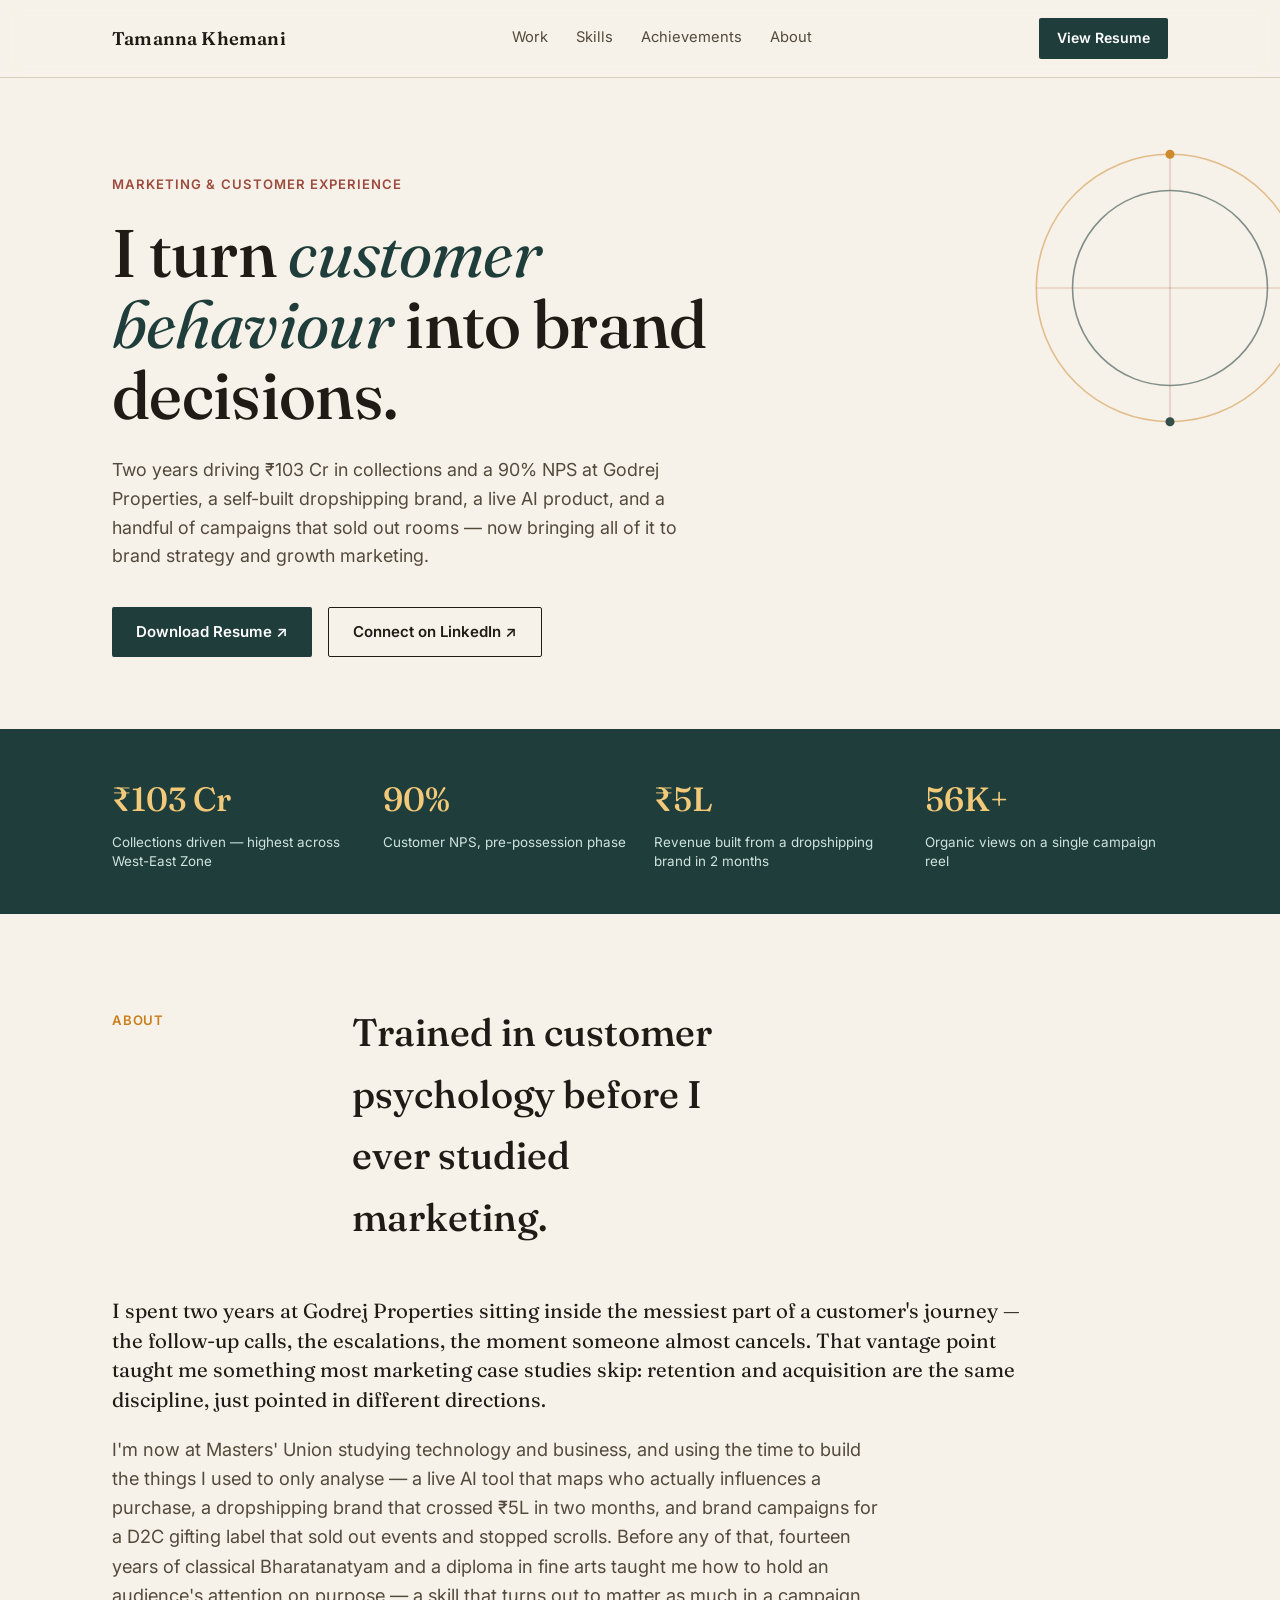
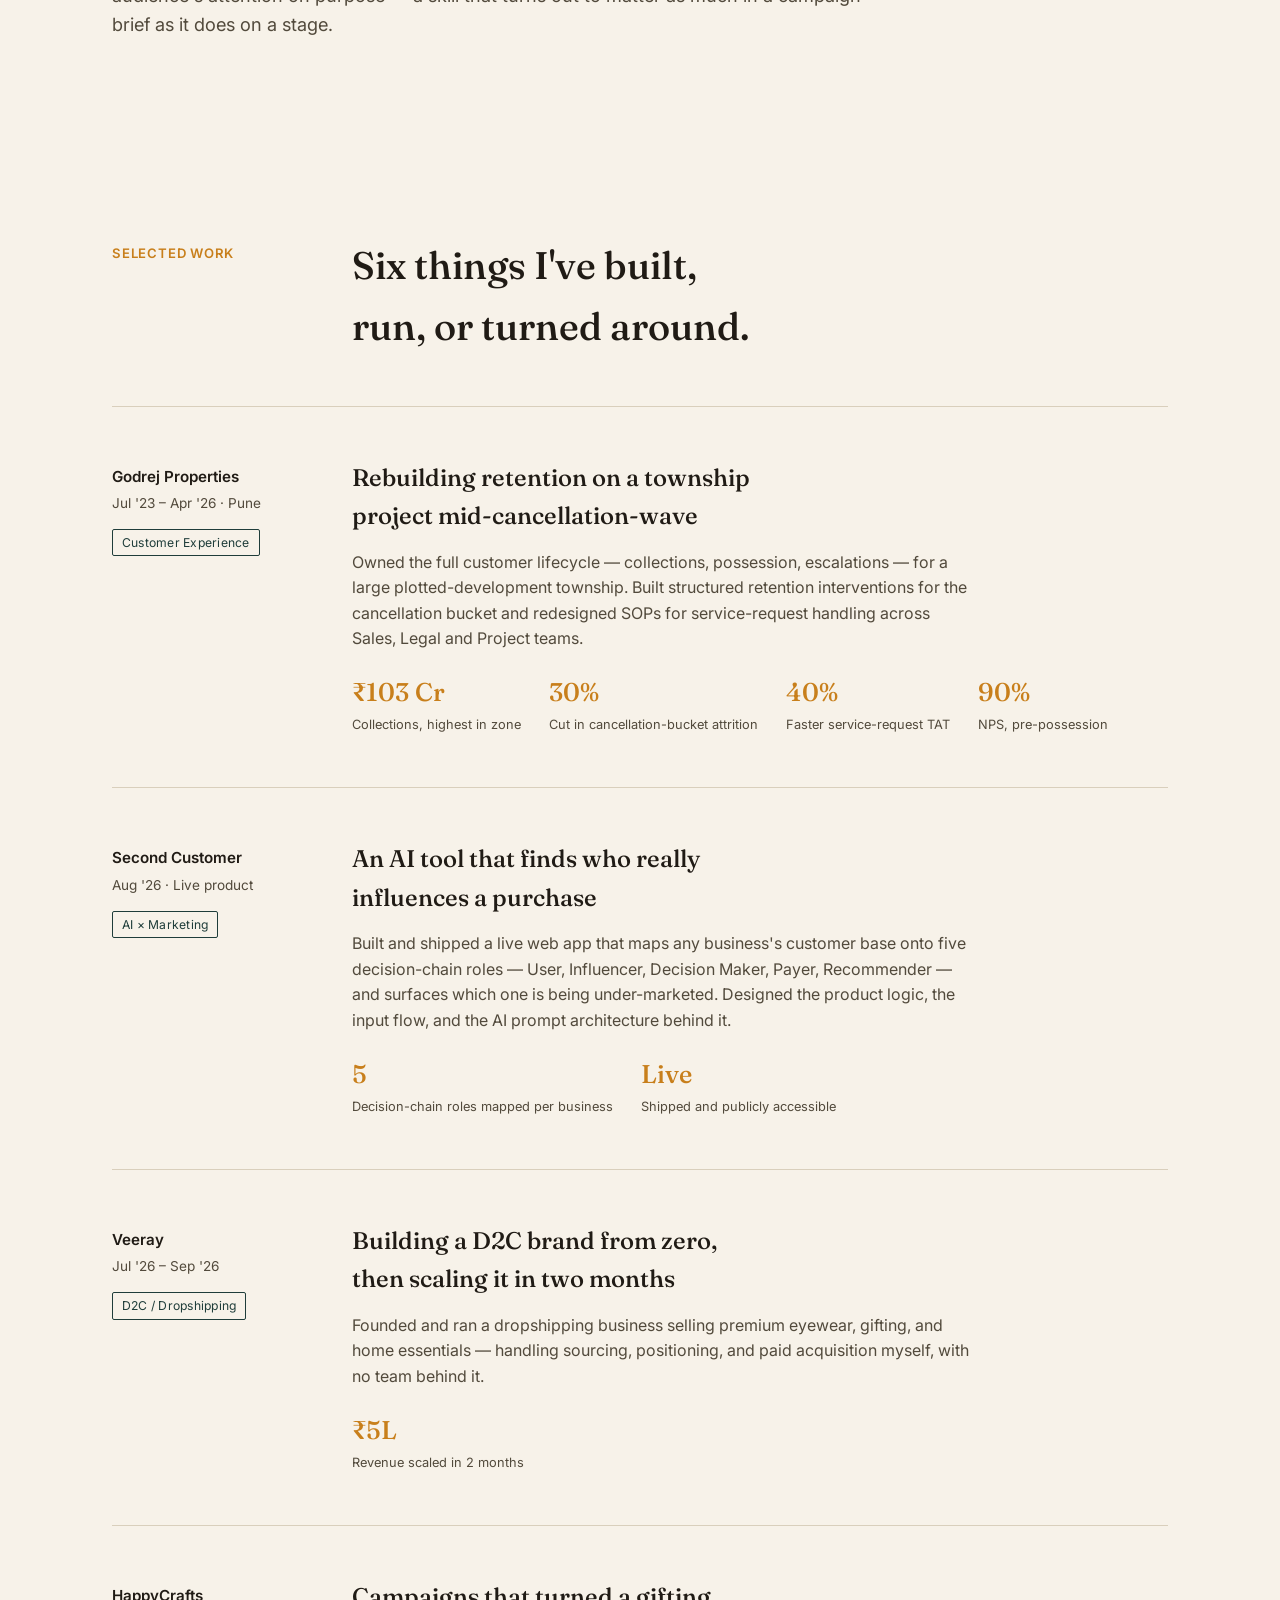
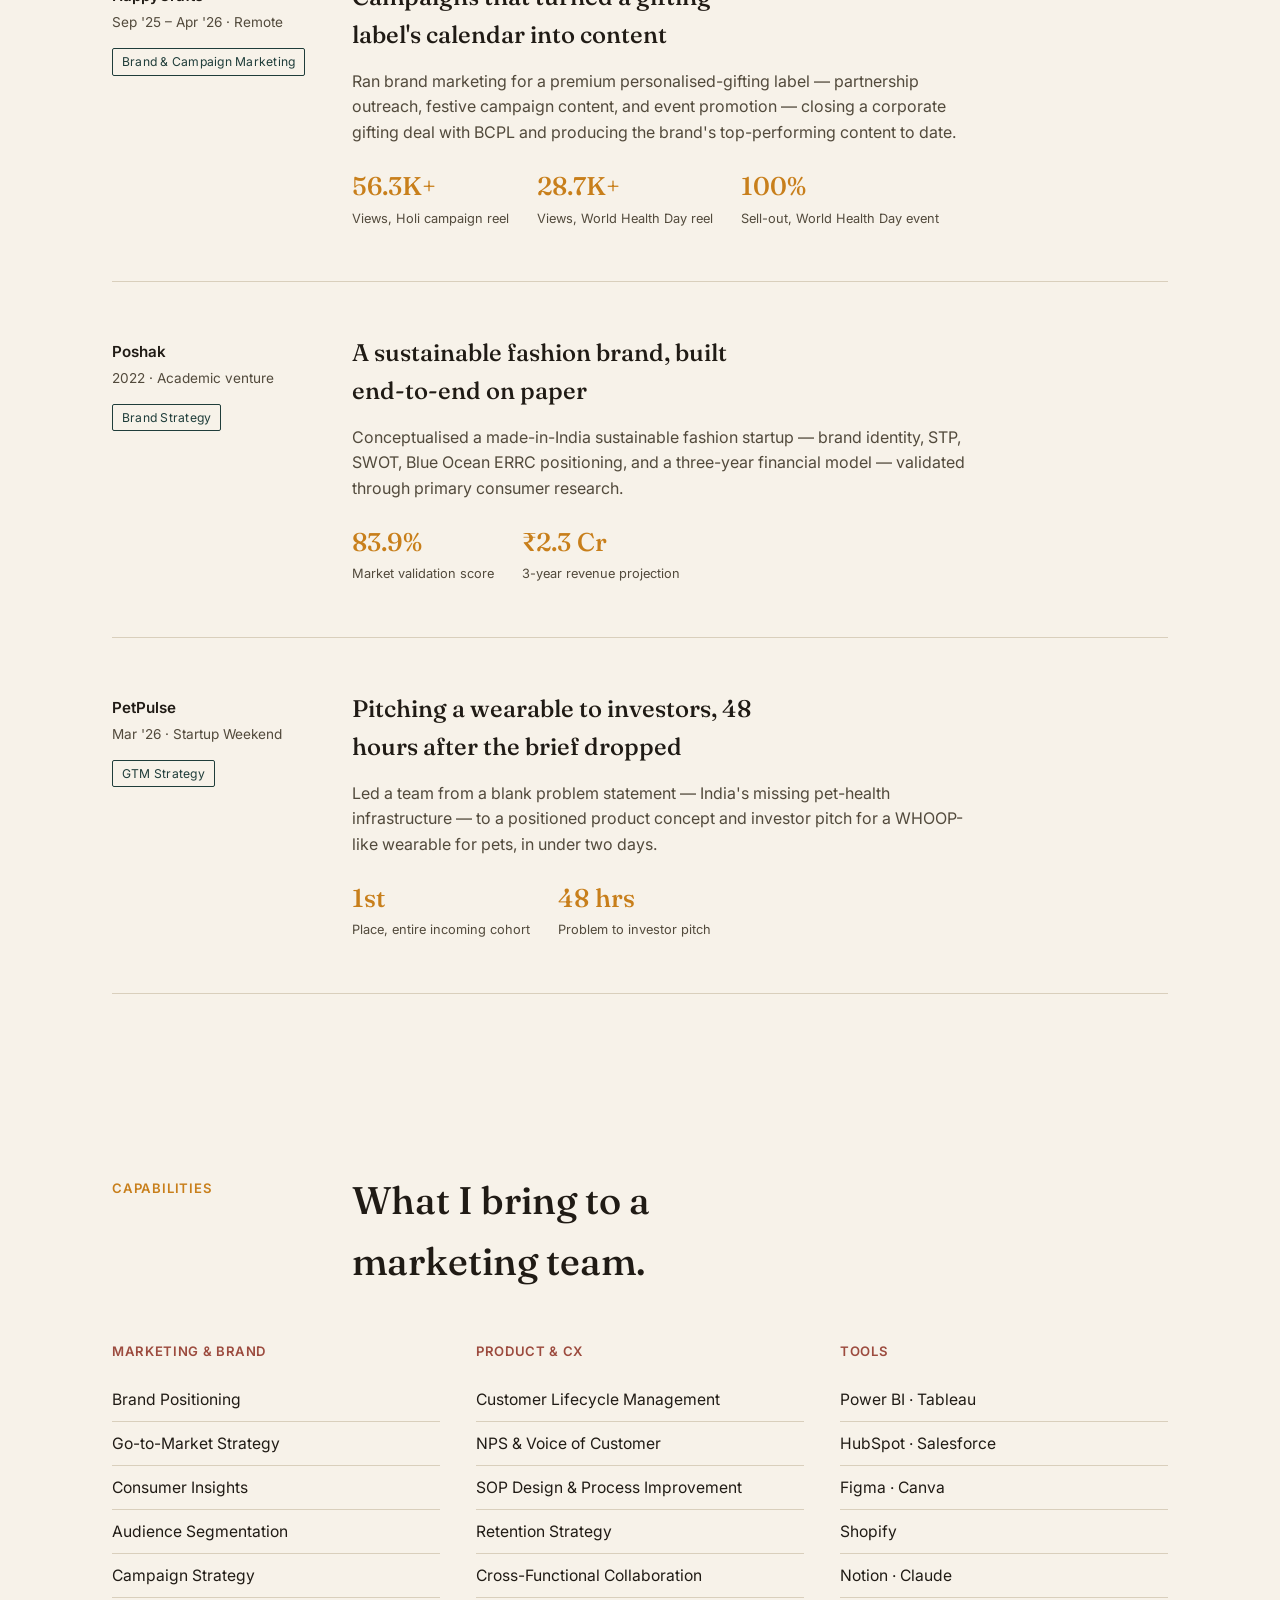
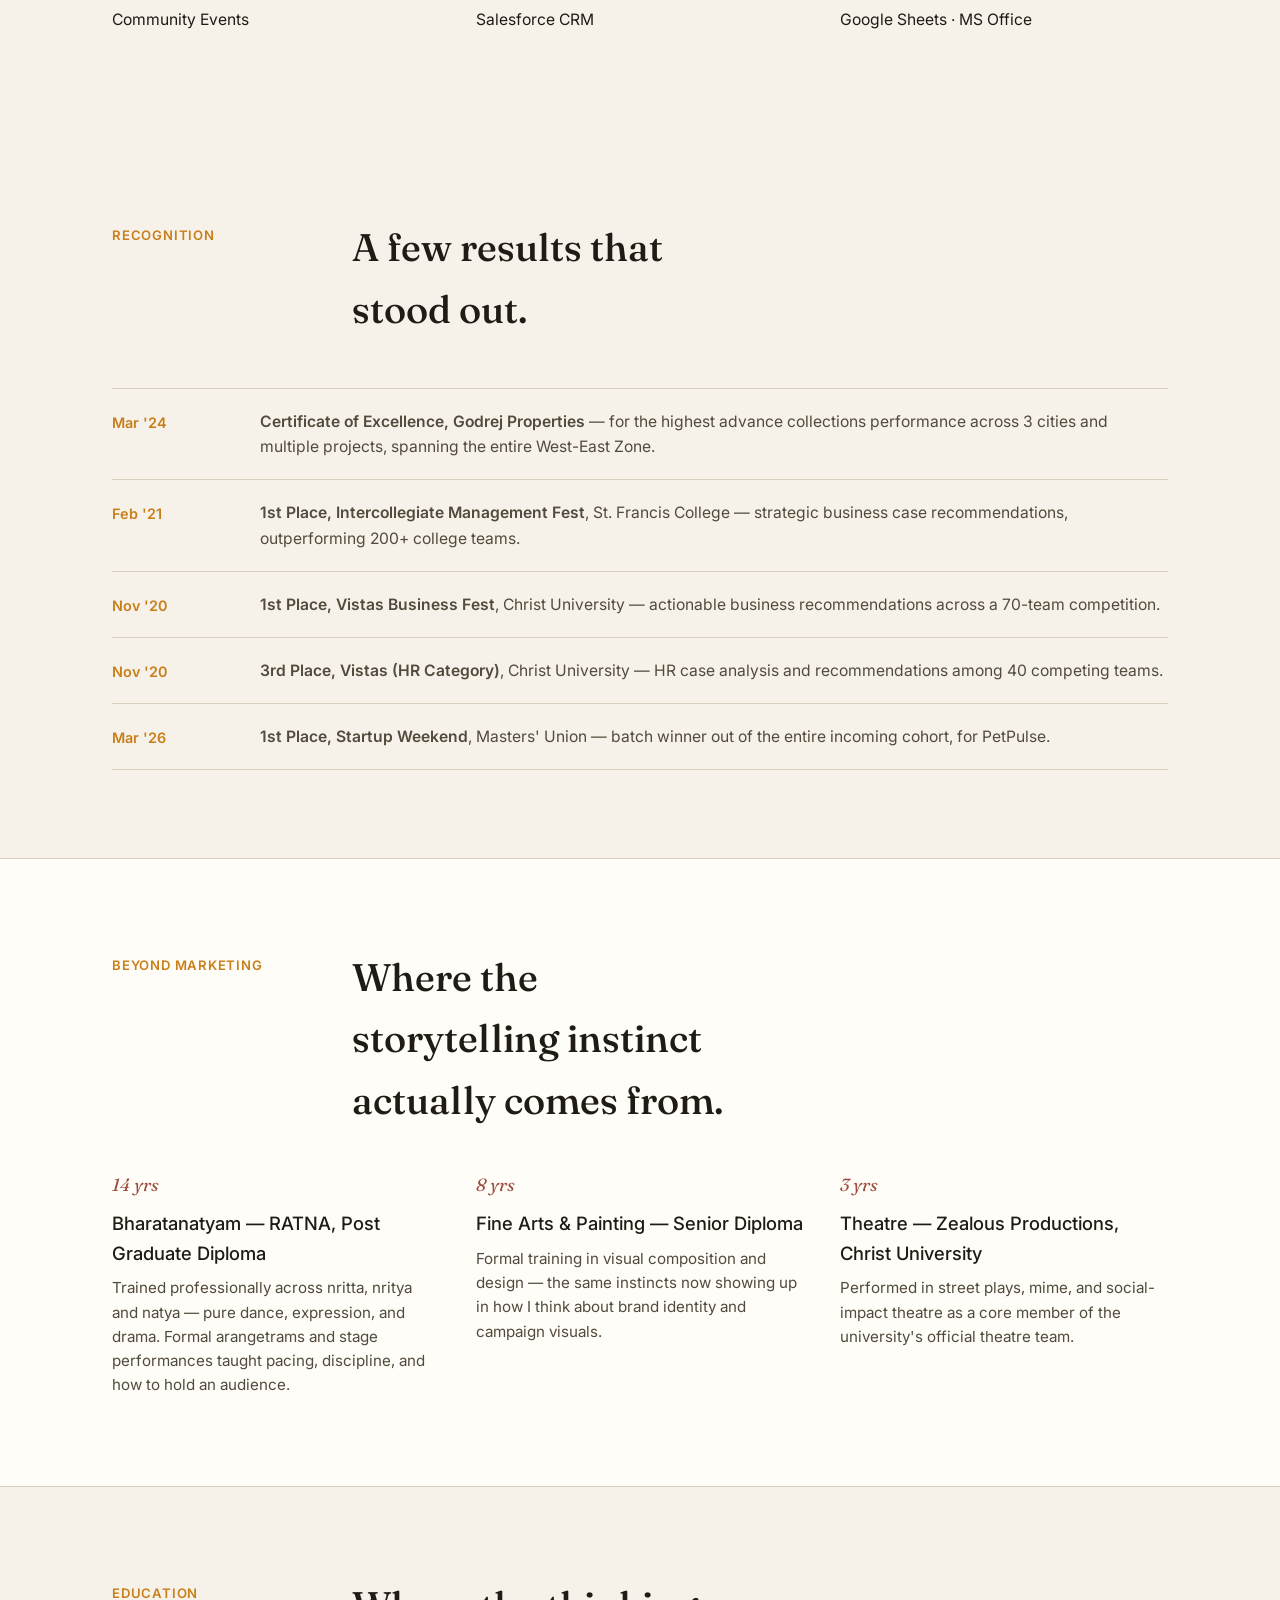
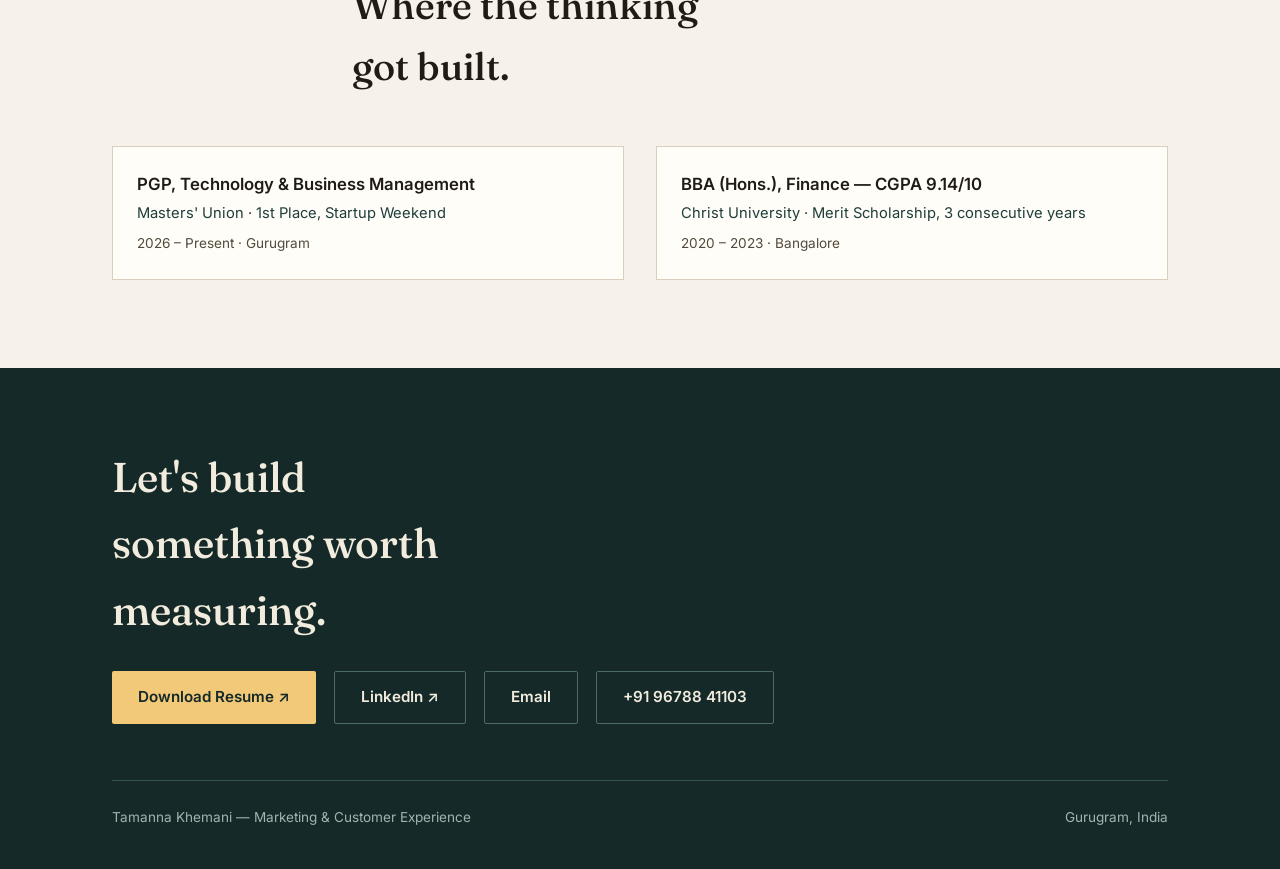
==== Tamanna_Khemani_Portfolio.html @ b8aa0a2d "Add files via upload" ====
<!DOCTYPE html>
<html lang="en">
<head>
<meta charset="UTF-8">
<meta name="viewport" content="width=device-width, initial-scale=1.0">
<title>Tamanna Khemani — Marketing &amp; Customer Experience</title>
<link rel="preconnect" href="https://fonts.googleapis.com">
<link rel="preconnect" href="https://fonts.gstatic.com" crossorigin>
<link href="https://fonts.googleapis.com/css2?family=Fraunces:ital,opsz,wght@0,9..144,300;0,9..144,500;0,9..144,600;1,9..144,400;1,9..144,500&family=Inter:wght@400;500;600;700&display=swap" rel="stylesheet">
<style>
  :root{
    --bg:#F7F2E9;
    --ink:#201B15;
    --ink-soft:#524A3C;
    --teal:#1F3D3A;
    --teal-deep:#152A28;
    --marigold:#C87F1B;
    --rose:#9C4B3E;
    --line:#D9CFBC;
    --paper:#FFFDF8;
    --max:1120px;
  }
  *{box-sizing:border-box; margin:0; padding:0;}
  html{scroll-behavior:smooth;}
  body{
    background:var(--bg);
    color:var(--ink);
    font-family:'Inter',sans-serif;
    font-size:16px;
    line-height:1.6;
    -webkit-font-smoothing:antialiased;
  }
  h1,h2,h3,.serif{font-family:'Fraunces',serif;}
  a{color:inherit;}
  img{max-width:100%; display:block;}
  .wrap{max-width:var(--max); margin:0 auto; padding:0 32px;}
  @media (max-width:640px){ .wrap{padding:0 22px;} }

  /* ---------- Header ---------- */
  header.site{
    position:sticky; top:0; z-index:50;
    background:rgba(247,242,233,0.88);
    backdrop-filter:blur(8px);
    border-bottom:1px solid var(--line);
  }
  .nav{
    display:flex; align-items:center; justify-content:space-between;
    padding:18px 32px; max-width:var(--max); margin:0 auto;
  }
  .nav .mark{font-family:'Fraunces',serif; font-weight:600; font-size:1.15rem; letter-spacing:0.01em;}
  .nav .links{display:flex; gap:28px; font-size:0.92rem;}
  .nav .links a{text-decoration:none; color:var(--ink-soft); transition:color .2s;}
  .nav .links a:hover{color:var(--marigold);}
  .nav .cta{
    display:inline-flex; align-items:center; gap:8px;
    background:var(--teal); color:#fff; text-decoration:none;
    padding:9px 18px; border-radius:2px; font-size:0.88rem; font-weight:600;
    transition:background .2s;
  }
  .nav .cta:hover{background:var(--teal-deep);}
  @media (max-width:760px){ .nav .links{display:none;} }

  /* ---------- Hero ---------- */
  .hero{padding:96px 0 72px; position:relative; overflow:hidden;}
  .hero .kicker{
    font-size:0.82rem; letter-spacing:0.08em; color:var(--rose);
    text-transform:uppercase; font-weight:600; margin-bottom:22px;
  }
  .hero h1{
    font-size:clamp(2.4rem, 5.4vw, 4.2rem);
    font-weight:500; line-height:1.06; letter-spacing:-0.01em;
    max-width:14ch;
  }
  .hero h1 em{font-style:italic; font-weight:400; color:var(--teal);}
  .hero .lede{
    margin-top:26px; max-width:52ch; font-size:1.12rem; color:var(--ink-soft);
  }
  .hero .actions{margin-top:36px; display:flex; gap:16px; flex-wrap:wrap;}
  .btn{
    text-decoration:none; padding:12px 24px; border-radius:2px;
    font-size:0.94rem; font-weight:600; display:inline-flex; align-items:center; gap:8px;
    transition:transform .15s ease, box-shadow .15s ease;
  }
  .btn:hover{transform:translateY(-1px);}
  .btn-primary{background:var(--teal); color:#fff;}
  .btn-primary:hover{box-shadow:0 6px 18px rgba(31,61,58,0.28);}
  .btn-ghost{border:1.5px solid var(--ink); color:var(--ink);}
  .btn-ghost:hover{border-color:var(--marigold); color:var(--marigold);}

  .hero-figure{
    position:absolute; right:-60px; top:40px; width:340px; height:340px;
    opacity:0.9; pointer-events:none;
  }
  @media (max-width:900px){ .hero-figure{display:none;} }

  /* ---------- Proof strip ---------- */
  .proof{
    background:var(--teal); color:#fff; padding:44px 0;
  }
  .proof .wrap{
    display:grid; grid-template-columns:repeat(4,1fr); gap:28px;
  }
  .proof .stat .num{
    font-family:'Fraunces',serif; font-weight:500; font-size:2.1rem; color:#F2C879;
  }
  .proof .stat .label{
    margin-top:6px; font-size:0.84rem; color:#CFE3DF; line-height:1.4;
  }
  @media (max-width:760px){
    .proof .wrap{grid-template-columns:repeat(2,1fr); row-gap:32px;}
  }

  /* ---------- Section shell ---------- */
  section{padding:88px 0;}
  .section-head{
    display:grid; grid-template-columns:200px 1fr; gap:40px; margin-bottom:48px;
  }
  .section-head .label{
    font-size:0.82rem; letter-spacing:0.06em; color:var(--marigold);
    text-transform:uppercase; font-weight:600; padding-top:8px;
  }
  .section-head h2{
    font-size:clamp(1.8rem,3vw,2.4rem); font-weight:500; max-width:16ch;
  }
  @media (max-width:700px){
    .section-head{grid-template-columns:1fr; gap:10px;}
  }

  /* ---------- About ---------- */
  .about-grid{
    display:grid; grid-template-columns:1fr; gap:0;
  }
  .about p{
    font-size:1.14rem; color:var(--ink-soft); max-width:70ch; margin-bottom:20px;
  }
  .about p:first-child{font-size:1.28rem; color:var(--ink); font-family:'Fraunces',serif; font-weight:400; line-height:1.45;}

  /* ---------- Case studies ---------- */
  .case{
    border-top:1px solid var(--line);
    padding:52px 0;
    display:grid; grid-template-columns:200px 1fr; gap:40px;
  }
  .case:last-child{border-bottom:1px solid var(--line);}
  .case .meta{padding-top:6px;}
  .case .meta .org{font-weight:600; font-size:0.95rem;}
  .case .meta .when{color:var(--ink-soft); font-size:0.85rem; margin-top:4px;}
  .case .meta .tag{
    display:inline-block; margin-top:14px; font-size:0.76rem;
    color:var(--teal); border:1px solid var(--teal); border-radius:2px;
    padding:3px 9px; letter-spacing:0.02em;
  }
  .case h3{font-size:1.5rem; font-weight:500; margin-bottom:14px; max-width:26ch;}
  .case p{color:var(--ink-soft); max-width:62ch; margin-bottom:14px;}
  .case .results{
    display:flex; gap:28px; flex-wrap:wrap; margin-top:20px;
  }
  .case .results div{min-width:120px;}
  .case .results .num{font-family:'Fraunces',serif; font-size:1.6rem; color:var(--marigold); font-weight:500;}
  .case .results .lbl{font-size:0.8rem; color:var(--ink-soft); margin-top:2px;}
  @media (max-width:700px){
    .case{grid-template-columns:1fr; gap:14px;}
  }

  /* ---------- Skills ---------- */
  .skills-grid{
    display:grid; grid-template-columns:repeat(3,1fr); gap:36px;
  }
  .skill-group h4{
    font-size:0.82rem; letter-spacing:0.05em; text-transform:uppercase;
    color:var(--rose); font-weight:600; margin-bottom:16px;
  }
  .skill-group ul{list-style:none;}
  .skill-group li{
    padding:9px 0; border-bottom:1px solid var(--line);
    font-size:0.98rem; color:var(--ink);
  }
  .skill-group li:last-child{border-bottom:none;}
  @media (max-width:760px){ .skills-grid{grid-template-columns:1fr; gap:28px;} }

  /* ---------- Achievements ---------- */
  .ach-list{display:flex; flex-direction:column;}
  .ach{
    display:grid; grid-template-columns:120px 1fr; gap:28px;
    padding:20px 0; border-top:1px solid var(--line);
  }
  .ach:last-child{border-bottom:1px solid var(--line);}
  .ach .when{color:var(--marigold); font-weight:600; font-size:0.9rem; padding-top:2px;}
  .ach .what strong{font-weight:600;}
  .ach .what{color:var(--ink-soft); font-size:0.98rem;}
  @media (max-width:640px){ .ach{grid-template-columns:1fr; gap:6px;} }

  /* ---------- Creative strip ---------- */
  .creative{
    background:var(--paper);
    border-top:1px solid var(--line);
    border-bottom:1px solid var(--line);
  }
  .creative .wrap{padding:88px 32px;}
  .creative-grid{
    display:grid; grid-template-columns:1fr 1fr 1fr; gap:36px; margin-top:40px;
  }
  .creative-item .num{font-family:'Fraunces',serif; font-style:italic; font-size:1.1rem; color:var(--rose);}
  .creative-item h4{font-size:1.15rem; margin:10px 0 8px; font-weight:500;}
  .creative-item p{color:var(--ink-soft); font-size:0.95rem;}
  @media (max-width:760px){ .creative-grid{grid-template-columns:1fr; gap:28px;} }

  /* ---------- Education ---------- */
  .edu{
    display:grid; grid-template-columns:1fr 1fr; gap:32px;
  }
  .edu-item{padding:24px; background:var(--paper); border:1px solid var(--line);}
  .edu-item .deg{font-weight:600; font-size:1.05rem;}
  .edu-item .inst{color:var(--teal); font-size:0.92rem; margin-top:4px;}
  .edu-item .yr{color:var(--ink-soft); font-size:0.85rem; margin-top:8px;}
  @media (max-width:700px){ .edu{grid-template-columns:1fr;} }

  /* ---------- Footer / Contact ---------- */
  footer{
    background:var(--teal-deep); color:#F2ECDF; padding:76px 0 40px;
  }
  footer h2{font-size:clamp(1.8rem,3.6vw,2.6rem); font-weight:500; max-width:14ch; margin-bottom:28px;}
  .foot-links{display:flex; gap:18px; flex-wrap:wrap; margin-bottom:56px;}
  .foot-links a{
    text-decoration:none; color:var(--teal-deep); background:#F2C879;
    padding:13px 26px; border-radius:2px; font-weight:600; font-size:0.95rem;
    display:inline-flex; align-items:center; gap:8px; transition:transform .15s ease;
  }
  .foot-links a.outline{
    background:transparent; color:#F2ECDF; border:1.5px solid #4C6B67;
  }
  .foot-links a:hover{transform:translateY(-2px);}
  .foot-bottom{
    display:flex; justify-content:space-between; flex-wrap:wrap; gap:12px;
    border-top:1px solid #33524D; padding-top:26px; font-size:0.85rem; color:#9FB5B1;
  }

  @media (prefers-reduced-motion: no-preference){
    .hero h1{animation:rise .8s ease both;}
    .hero .lede{animation:rise .8s .1s ease both;}
    .hero .actions{animation:rise .8s .2s ease both;}
  }
  @keyframes rise{ from{opacity:0; transform:translateY(10px);} to{opacity:1; transform:translateY(0);} }
</style>
</head>
<body>

<header class="site">
  <nav class="nav">
    <div class="mark">Tamanna Khemani</div>
    <div class="links">
      <a href="#work">Work</a>
      <a href="#skills">Skills</a>
      <a href="#achievements">Achievements</a>
      <a href="#about">About</a>
    </div>
    <a class="cta" href="Tamanna_Khemani_Resume.pdf" target="_blank" rel="noopener">View Resume</a>
  </nav>
</header>

<section class="hero">
  <div class="wrap">
    <div class="kicker">Marketing &amp; Customer Experience</div>
    <h1>I turn <em>customer behaviour</em> into brand decisions.</h1>
    <p class="lede">Two years driving ₹103 Cr in collections and a 90% NPS at Godrej Properties, a self-built dropshipping brand, a live AI product, and a handful of campaigns that sold out rooms — now bringing all of it to brand strategy and growth marketing.</p>
    <div class="actions">
      <a class="btn btn-primary" href="Tamanna_Khemani_Resume.pdf" target="_blank" rel="noopener">Download Resume ↗</a>
      <a class="btn btn-ghost" href="https://www.linkedin.com/in/tamanna-khemani-b3609922b" target="_blank" rel="noopener">Connect on LinkedIn ↗</a>
    </div>
  </div>
  <svg class="hero-figure" viewBox="0 0 300 300" fill="none" xmlns="http://www.w3.org/2000/svg">
    <circle cx="150" cy="150" r="118" stroke="#C87F1B" stroke-width="1.4" opacity="0.5"/>
    <circle cx="150" cy="150" r="86" stroke="#1F3D3A" stroke-width="1.4" opacity="0.6"/>
    <path d="M150 32 L150 268" stroke="#9C4B3E" stroke-width="1" opacity="0.35"/>
    <path d="M32 150 L268 150" stroke="#9C4B3E" stroke-width="1" opacity="0.35"/>
    <circle cx="150" cy="32" r="4" fill="#C87F1B"/>
    <circle cx="150" cy="268" r="4" fill="#1F3D3A"/>
    <circle cx="268" cy="150" r="4" fill="#9C4B3E"/>
  </svg>
</section>

<div class="proof">
  <div class="wrap">
    <div class="stat">
      <div class="num">₹103 Cr</div>
      <div class="label">Collections driven — highest across West-East Zone</div>
    </div>
    <div class="stat">
      <div class="num">90%</div>
      <div class="label">Customer NPS, pre-possession phase</div>
    </div>
    <div class="stat">
      <div class="num">₹5L</div>
      <div class="label">Revenue built from a dropshipping brand in 2 months</div>
    </div>
    <div class="stat">
      <div class="num">56K+</div>
      <div class="label">Organic views on a single campaign reel</div>
    </div>
  </div>
</div>

<section id="about">
  <div class="wrap section-head">
    <div class="label">About</div>
    <h2>Trained in customer psychology before I ever studied marketing.</h2>
  </div>
  <div class="wrap about">
    <p>I spent two years at Godrej Properties sitting inside the messiest part of a customer's journey — the follow-up calls, the escalations, the moment someone almost cancels. That vantage point taught me something most marketing case studies skip: retention and acquisition are the same discipline, just pointed in different directions.</p>
    <p>I'm now at Masters' Union studying technology and business, and using the time to build the things I used to only analyse — a live AI tool that maps who actually influences a purchase, a dropshipping brand that crossed ₹5L in two months, and brand campaigns for a D2C gifting label that sold out events and stopped scrolls. Before any of that, fourteen years of classical Bharatanatyam and a diploma in fine arts taught me how to hold an audience's attention on purpose — a skill that turns out to matter as much in a campaign brief as it does on a stage.</p>
  </div>
</section>

<section id="work">
  <div class="wrap section-head">
    <div class="label">Selected Work</div>
    <h2>Six things I've built, run, or turned around.</h2>
  </div>
  <div class="wrap">

    <div class="case">
      <div class="meta">
        <div class="org">Godrej Properties</div>
        <div class="when">Jul '23 – Apr '26 · Pune</div>
        <div class="tag">Customer Experience</div>
      </div>
      <div>
        <h3>Rebuilding retention on a township project mid-cancellation-wave</h3>
        <p>Owned the full customer lifecycle — collections, possession, escalations — for a large plotted-development township. Built structured retention interventions for the cancellation bucket and redesigned SOPs for service-request handling across Sales, Legal and Project teams.</p>
        <div class="results">
          <div><div class="num">₹103 Cr</div><div class="lbl">Collections, highest in zone</div></div>
          <div><div class="num">30%</div><div class="lbl">Cut in cancellation-bucket attrition</div></div>
          <div><div class="num">40%</div><div class="lbl">Faster service-request TAT</div></div>
          <div><div class="num">90%</div><div class="lbl">NPS, pre-possession</div></div>
        </div>
      </div>
    </div>

    <div class="case">
      <div class="meta">
        <div class="org">Second Customer</div>
        <div class="when">Aug '26 · Live product</div>
        <div class="tag">AI × Marketing</div>
      </div>
      <div>
        <h3>An AI tool that finds who really influences a purchase</h3>
        <p>Built and shipped a live web app that maps any business's customer base onto five decision-chain roles — User, Influencer, Decision Maker, Payer, Recommender — and surfaces which one is being under-marketed. Designed the product logic, the input flow, and the AI prompt architecture behind it.</p>
        <div class="results">
          <div><div class="num">5</div><div class="lbl">Decision-chain roles mapped per business</div></div>
          <div><div class="num">Live</div><div class="lbl">Shipped and publicly accessible</div></div>
        </div>
      </div>
    </div>

    <div class="case">
      <div class="meta">
        <div class="org">Veeray</div>
        <div class="when">Jul '26 – Sep '26</div>
        <div class="tag">D2C / Dropshipping</div>
      </div>
      <div>
        <h3>Building a D2C brand from zero, then scaling it in two months</h3>
        <p>Founded and ran a dropshipping business selling premium eyewear, gifting, and home essentials — handling sourcing, positioning, and paid acquisition myself, with no team behind it.</p>
        <div class="results">
          <div><div class="num">₹5L</div><div class="lbl">Revenue scaled in 2 months</div></div>
        </div>
      </div>
    </div>

    <div class="case">
      <div class="meta">
        <div class="org">HappyCrafts</div>
        <div class="when">Sep '25 – Apr '26 · Remote</div>
        <div class="tag">Brand &amp; Campaign Marketing</div>
      </div>
      <div>
        <h3>Campaigns that turned a gifting label's calendar into content</h3>
        <p>Ran brand marketing for a premium personalised-gifting label — partnership outreach, festive campaign content, and event promotion — closing a corporate gifting deal with BCPL and producing the brand's top-performing content to date.</p>
        <div class="results">
          <div><div class="num">56.3K+</div><div class="lbl">Views, Holi campaign reel</div></div>
          <div><div class="num">28.7K+</div><div class="lbl">Views, World Health Day reel</div></div>
          <div><div class="num">100%</div><div class="lbl">Sell-out, World Health Day event</div></div>
        </div>
      </div>
    </div>

    <div class="case">
      <div class="meta">
        <div class="org">Poshak</div>
        <div class="when">2022 · Academic venture</div>
        <div class="tag">Brand Strategy</div>
      </div>
      <div>
        <h3>A sustainable fashion brand, built end-to-end on paper</h3>
        <p>Conceptualised a made-in-India sustainable fashion startup — brand identity, STP, SWOT, Blue Ocean ERRC positioning, and a three-year financial model — validated through primary consumer research.</p>
        <div class="results">
          <div><div class="num">83.9%</div><div class="lbl">Market validation score</div></div>
          <div><div class="num">₹2.3 Cr</div><div class="lbl">3-year revenue projection</div></div>
        </div>
      </div>
    </div>

    <div class="case">
      <div class="meta">
        <div class="org">PetPulse</div>
        <div class="when">Mar '26 · Startup Weekend</div>
        <div class="tag">GTM Strategy</div>
      </div>
      <div>
        <h3>Pitching a wearable to investors, 48 hours after the brief dropped</h3>
        <p>Led a team from a blank problem statement — India's missing pet-health infrastructure — to a positioned product concept and investor pitch for a WHOOP-like wearable for pets, in under two days.</p>
        <div class="results">
          <div><div class="num">1st</div><div class="lbl">Place, entire incoming cohort</div></div>
          <div><div class="num">48 hrs</div><div class="lbl">Problem to investor pitch</div></div>
        </div>
      </div>
    </div>

  </div>
</section>

<section id="skills">
  <div class="wrap section-head">
    <div class="label">Capabilities</div>
    <h2>What I bring to a marketing team.</h2>
  </div>
  <div class="wrap skills-grid">
    <div class="skill-group">
      <h4>Marketing &amp; Brand</h4>
      <ul>
        <li>Brand Positioning</li>
        <li>Go-to-Market Strategy</li>
        <li>Consumer Insights</li>
        <li>Audience Segmentation</li>
        <li>Campaign Strategy</li>
        <li>Community Events</li>
      </ul>
    </div>
    <div class="skill-group">
      <h4>Product &amp; CX</h4>
      <ul>
        <li>Customer Lifecycle Management</li>
        <li>NPS &amp; Voice of Customer</li>
        <li>SOP Design &amp; Process Improvement</li>
        <li>Retention Strategy</li>
        <li>Cross-Functional Collaboration</li>
        <li>Salesforce CRM</li>
      </ul>
    </div>
    <div class="skill-group">
      <h4>Tools</h4>
      <ul>
        <li>Power BI · Tableau</li>
        <li>HubSpot · Salesforce</li>
        <li>Figma · Canva</li>
        <li>Shopify</li>
        <li>Notion · Claude</li>
        <li>Google Sheets · MS Office</li>
      </ul>
    </div>
  </div>
</section>

<section id="achievements">
  <div class="wrap section-head">
    <div class="label">Recognition</div>
    <h2>A few results that stood out.</h2>
  </div>
  <div class="wrap ach-list">
    <div class="ach">
      <div class="when">Mar '24</div>
      <div class="what"><strong>Certificate of Excellence, Godrej Properties</strong> — for the highest advance collections performance across 3 cities and multiple projects, spanning the entire West-East Zone.</div>
    </div>
    <div class="ach">
      <div class="when">Feb '21</div>
      <div class="what"><strong>1st Place, Intercollegiate Management Fest</strong>, St. Francis College — strategic business case recommendations, outperforming 200+ college teams.</div>
    </div>
    <div class="ach">
      <div class="when">Nov '20</div>
      <div class="what"><strong>1st Place, Vistas Business Fest</strong>, Christ University — actionable business recommendations across a 70-team competition.</div>
    </div>
    <div class="ach">
      <div class="when">Nov '20</div>
      <div class="what"><strong>3rd Place, Vistas (HR Category)</strong>, Christ University — HR case analysis and recommendations among 40 competing teams.</div>
    </div>
    <div class="ach">
      <div class="when">Mar '26</div>
      <div class="what"><strong>1st Place, Startup Weekend</strong>, Masters' Union — batch winner out of the entire incoming cohort, for PetPulse.</div>
    </div>
  </div>
</section>

<div class="creative">
  <div class="wrap">
    <div class="section-head" style="margin-bottom:0;">
      <div class="label">Beyond Marketing</div>
      <h2>Where the storytelling instinct actually comes from.</h2>
    </div>
    <div class="creative-grid">
      <div class="creative-item">
        <div class="num">14 yrs</div>
        <h4>Bharatanatyam — RATNA, Post Graduate Diploma</h4>
        <p>Trained professionally across nritta, nritya and natya — pure dance, expression, and drama. Formal arangetrams and stage performances taught pacing, discipline, and how to hold an audience.</p>
      </div>
      <div class="creative-item">
        <div class="num">8 yrs</div>
        <h4>Fine Arts &amp; Painting — Senior Diploma</h4>
        <p>Formal training in visual composition and design — the same instincts now showing up in how I think about brand identity and campaign visuals.</p>
      </div>
      <div class="creative-item">
        <div class="num">3 yrs</div>
        <h4>Theatre — Zealous Productions, Christ University</h4>
        <p>Performed in street plays, mime, and social-impact theatre as a core member of the university's official theatre team.</p>
      </div>
    </div>
  </div>
</div>

<section id="education">
  <div class="wrap section-head">
    <div class="label">Education</div>
    <h2>Where the thinking got built.</h2>
  </div>
  <div class="wrap edu">
    <div class="edu-item">
      <div class="deg">PGP, Technology &amp; Business Management</div>
      <div class="inst">Masters' Union · 1st Place, Startup Weekend</div>
      <div class="yr">2026 – Present · Gurugram</div>
    </div>
    <div class="edu-item">
      <div class="deg">BBA (Hons.), Finance — CGPA 9.14/10</div>
      <div class="inst">Christ University · Merit Scholarship, 3 consecutive years</div>
      <div class="yr">2020 – 2023 · Bangalore</div>
    </div>
  </div>
</section>

<footer>
  <div class="wrap">
    <h2>Let's build something worth measuring.</h2>
    <div class="foot-links">
      <a href="Tamanna_Khemani_Resume.pdf" target="_blank" rel="noopener">Download Resume ↗</a>
      <a class="outline" href="https://www.linkedin.com/in/tamanna-khemani-b3609922b" target="_blank" rel="noopener">LinkedIn ↗</a>
      <a class="outline" href="mailto:tamanna.khemani2027@mastersunion.org">Email</a>
      <a class="outline" href="tel:+919678841103">+91 96788 41103</a>
    </div>
    <div class="foot-bottom">
      <div>Tamanna Khemani — Marketing &amp; Customer Experience</div>
      <div>Gurugram, India</div>
    </div>
  </div>
</footer>

</body>
</html>
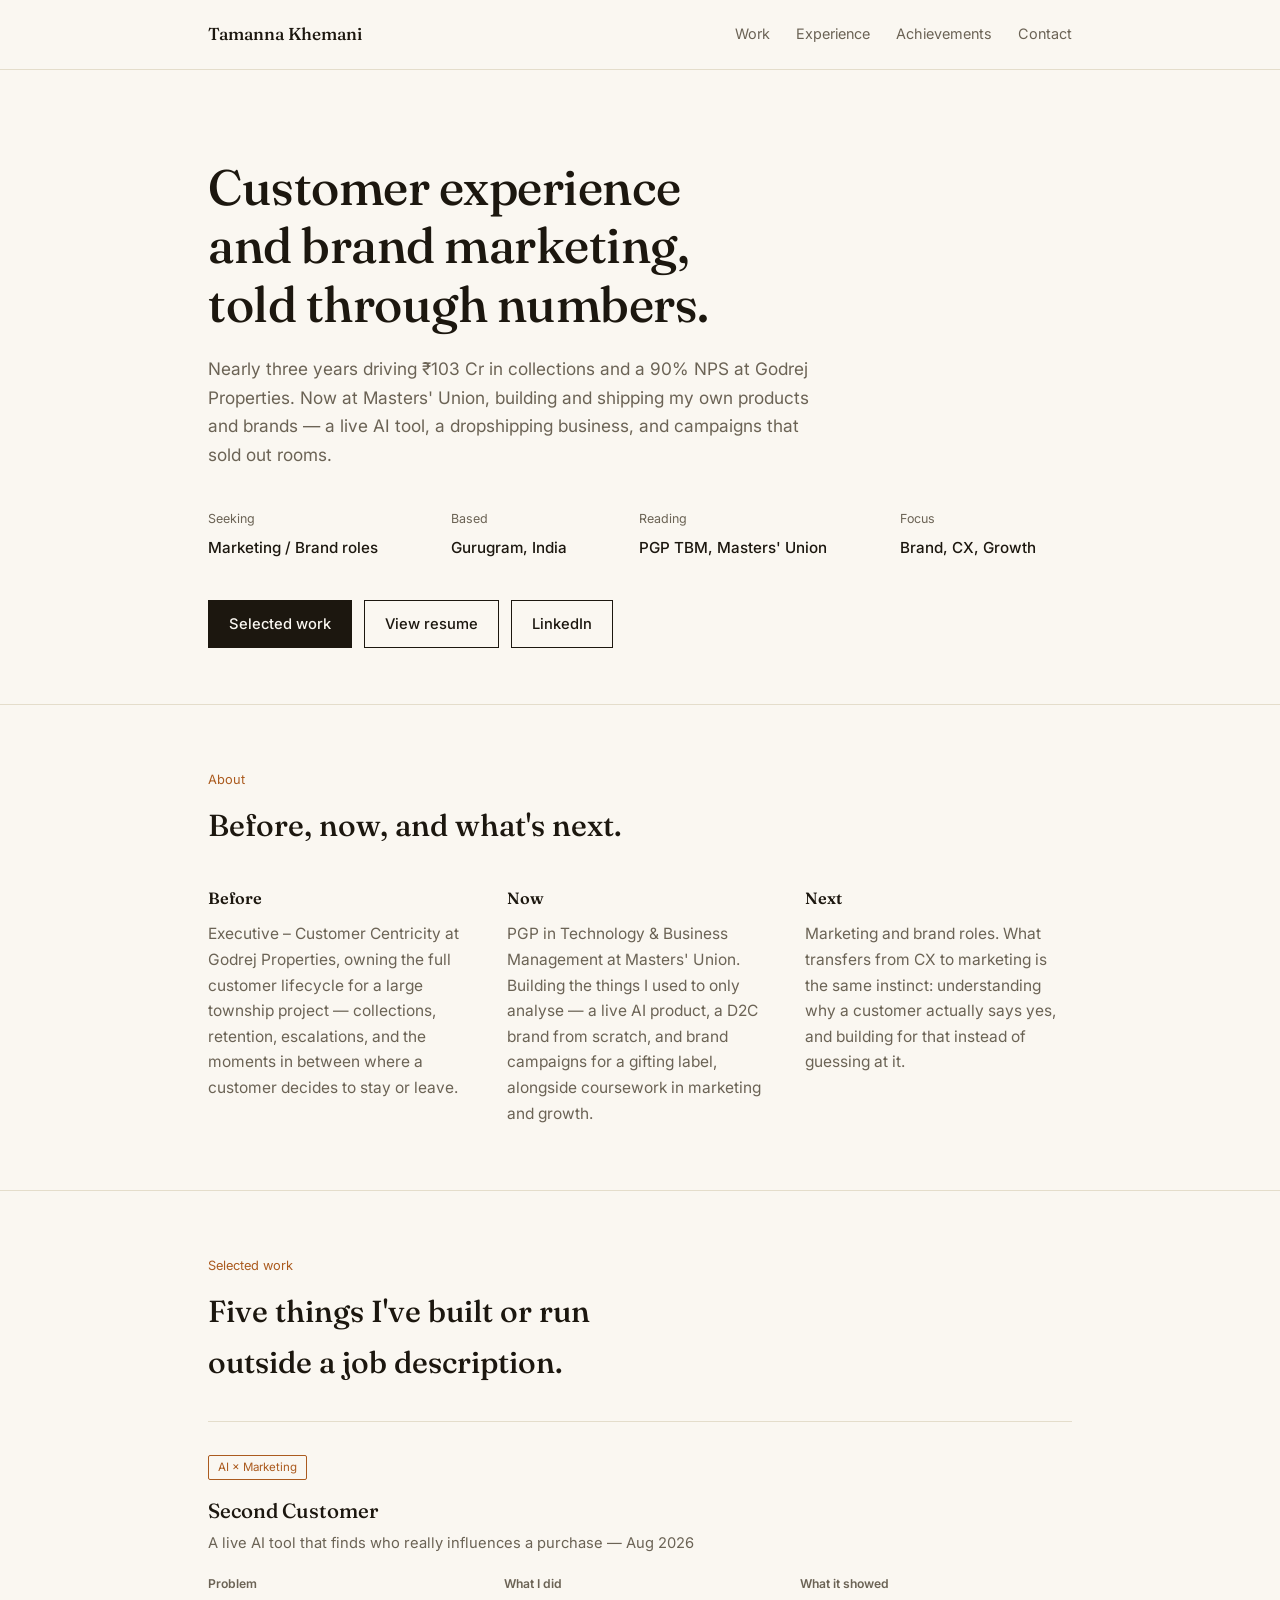
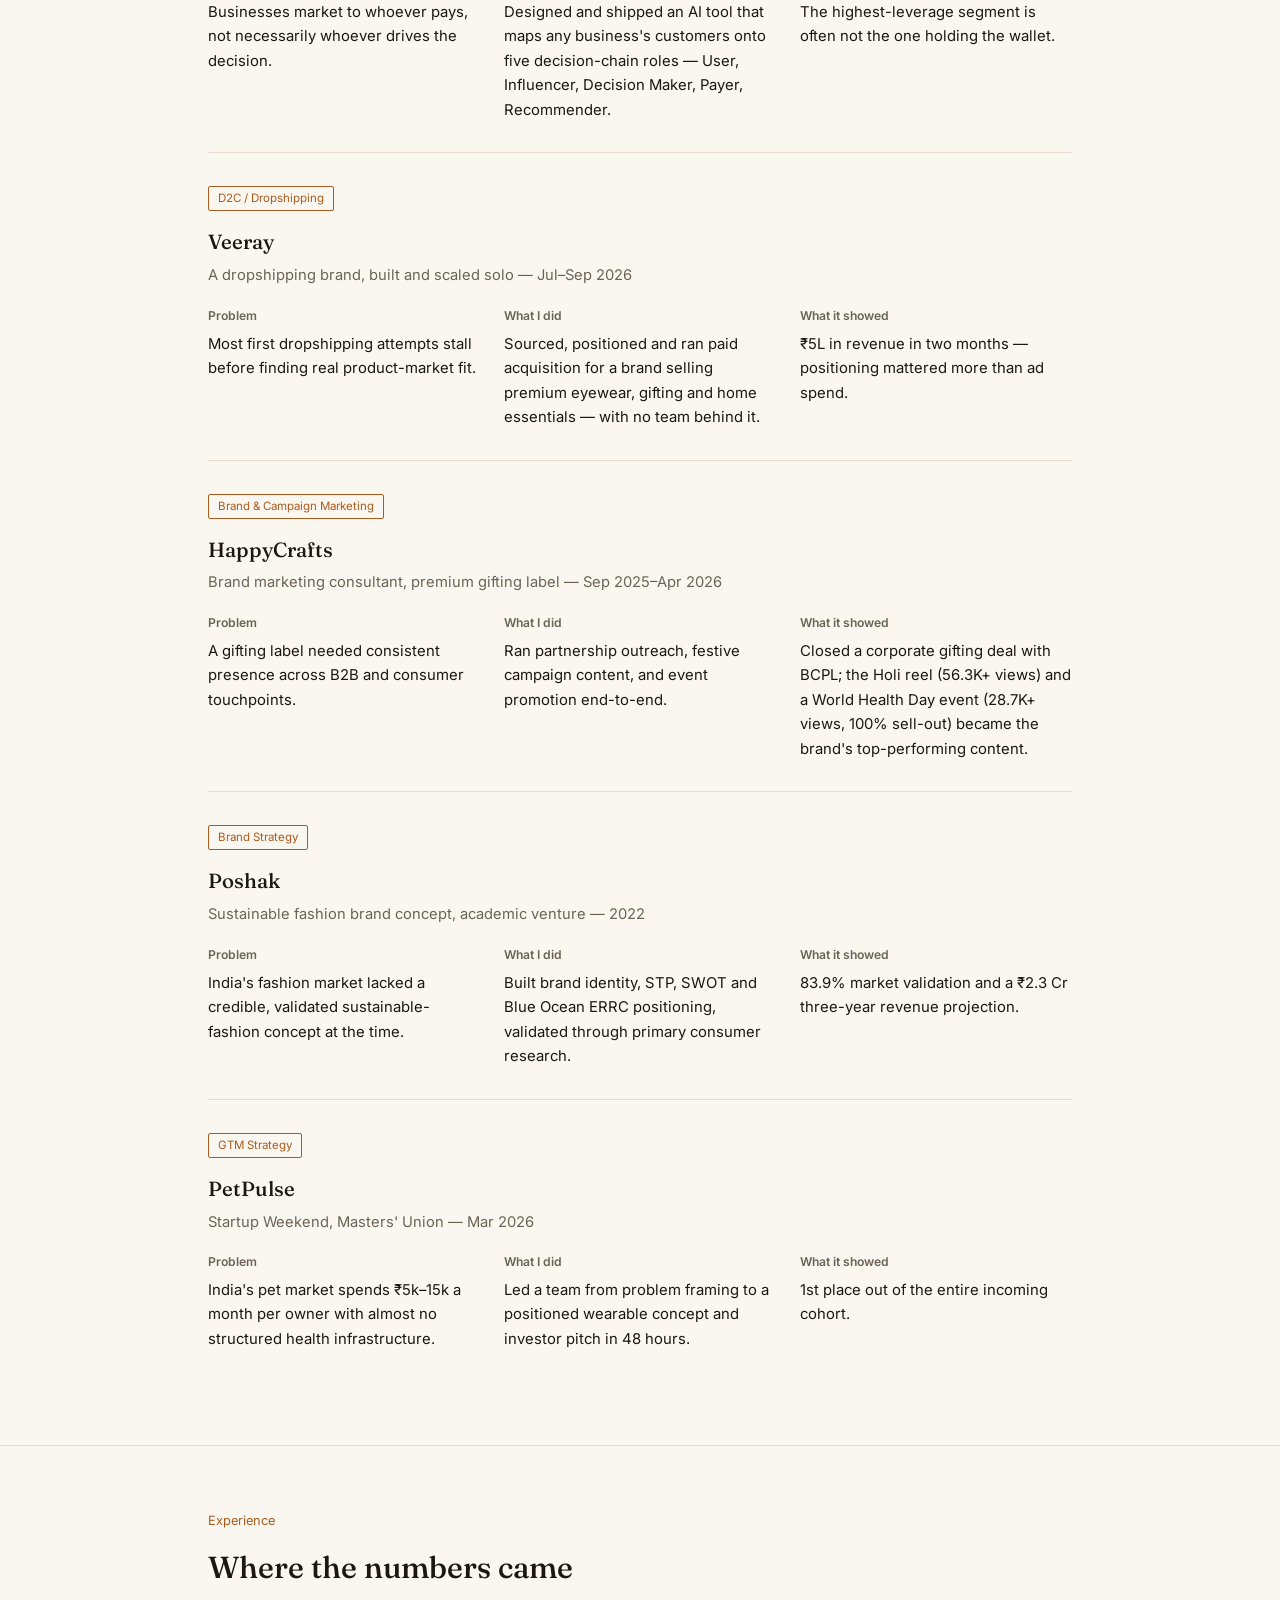
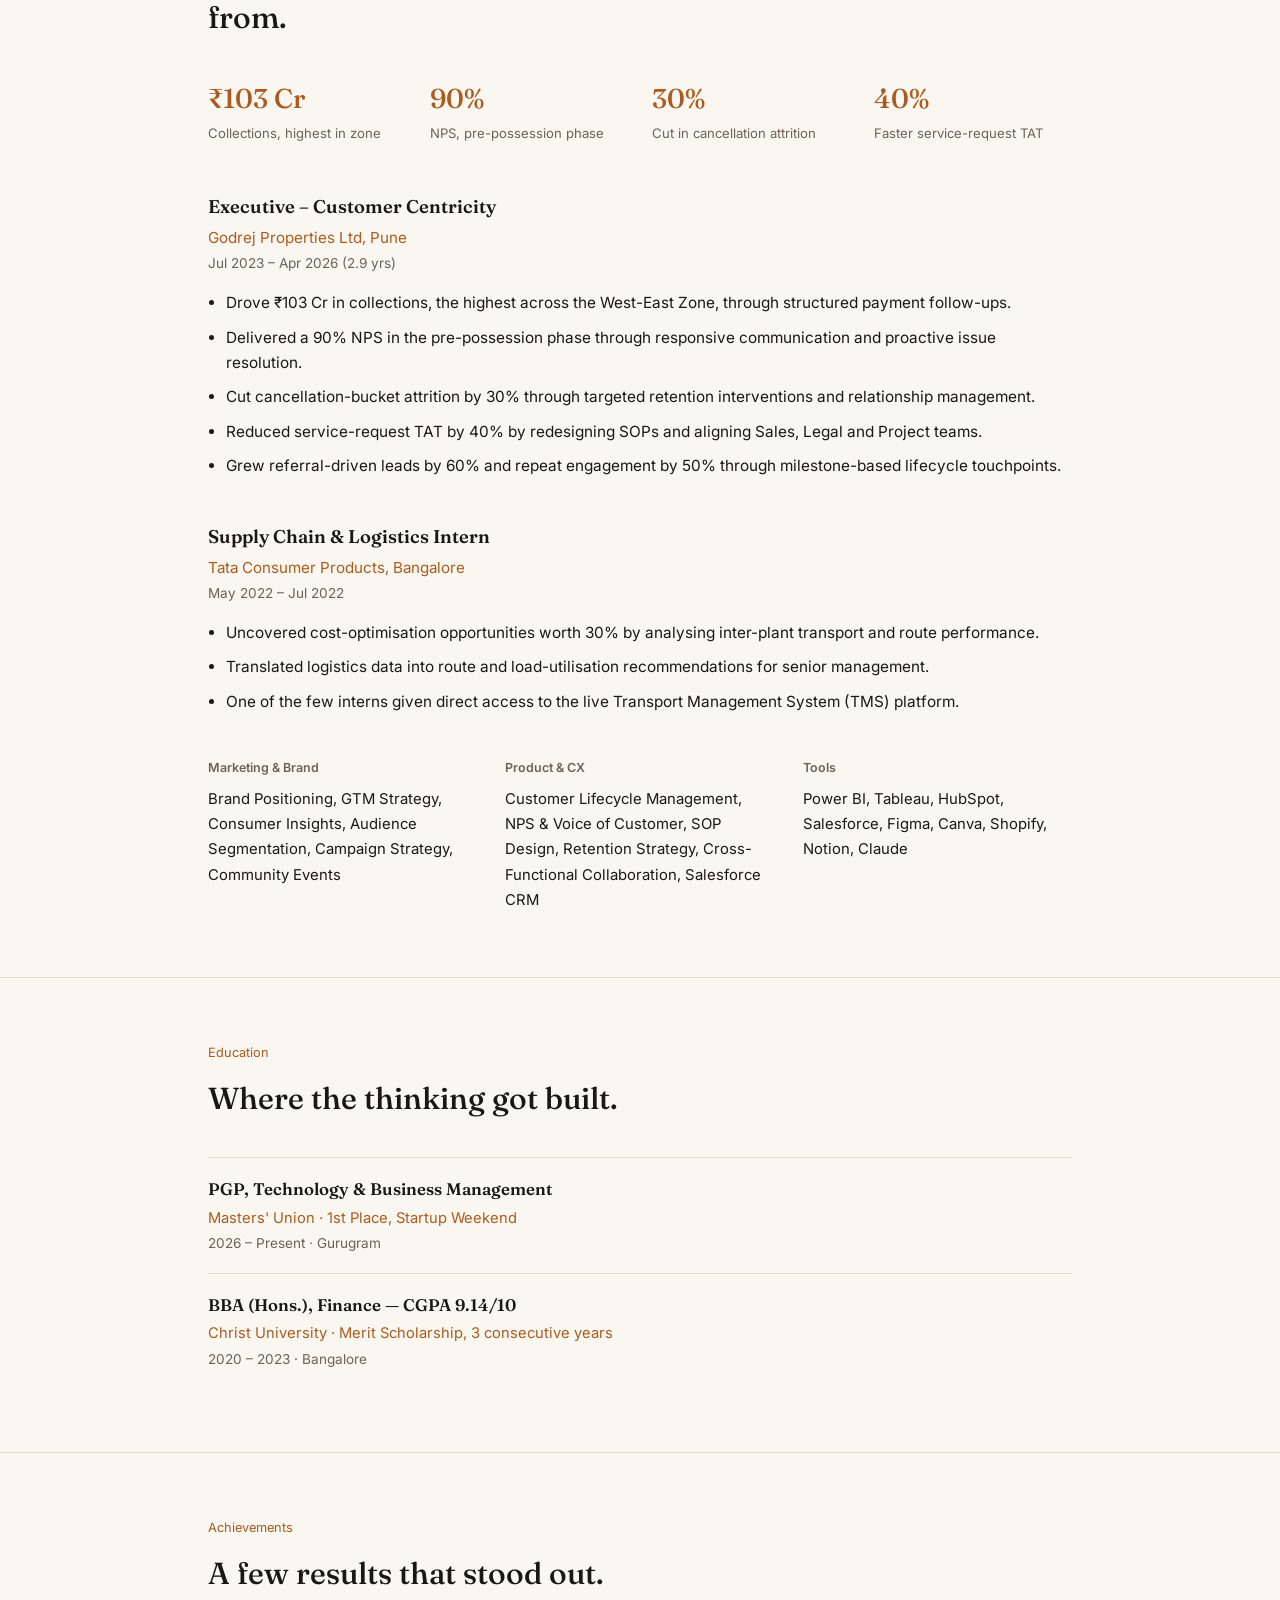
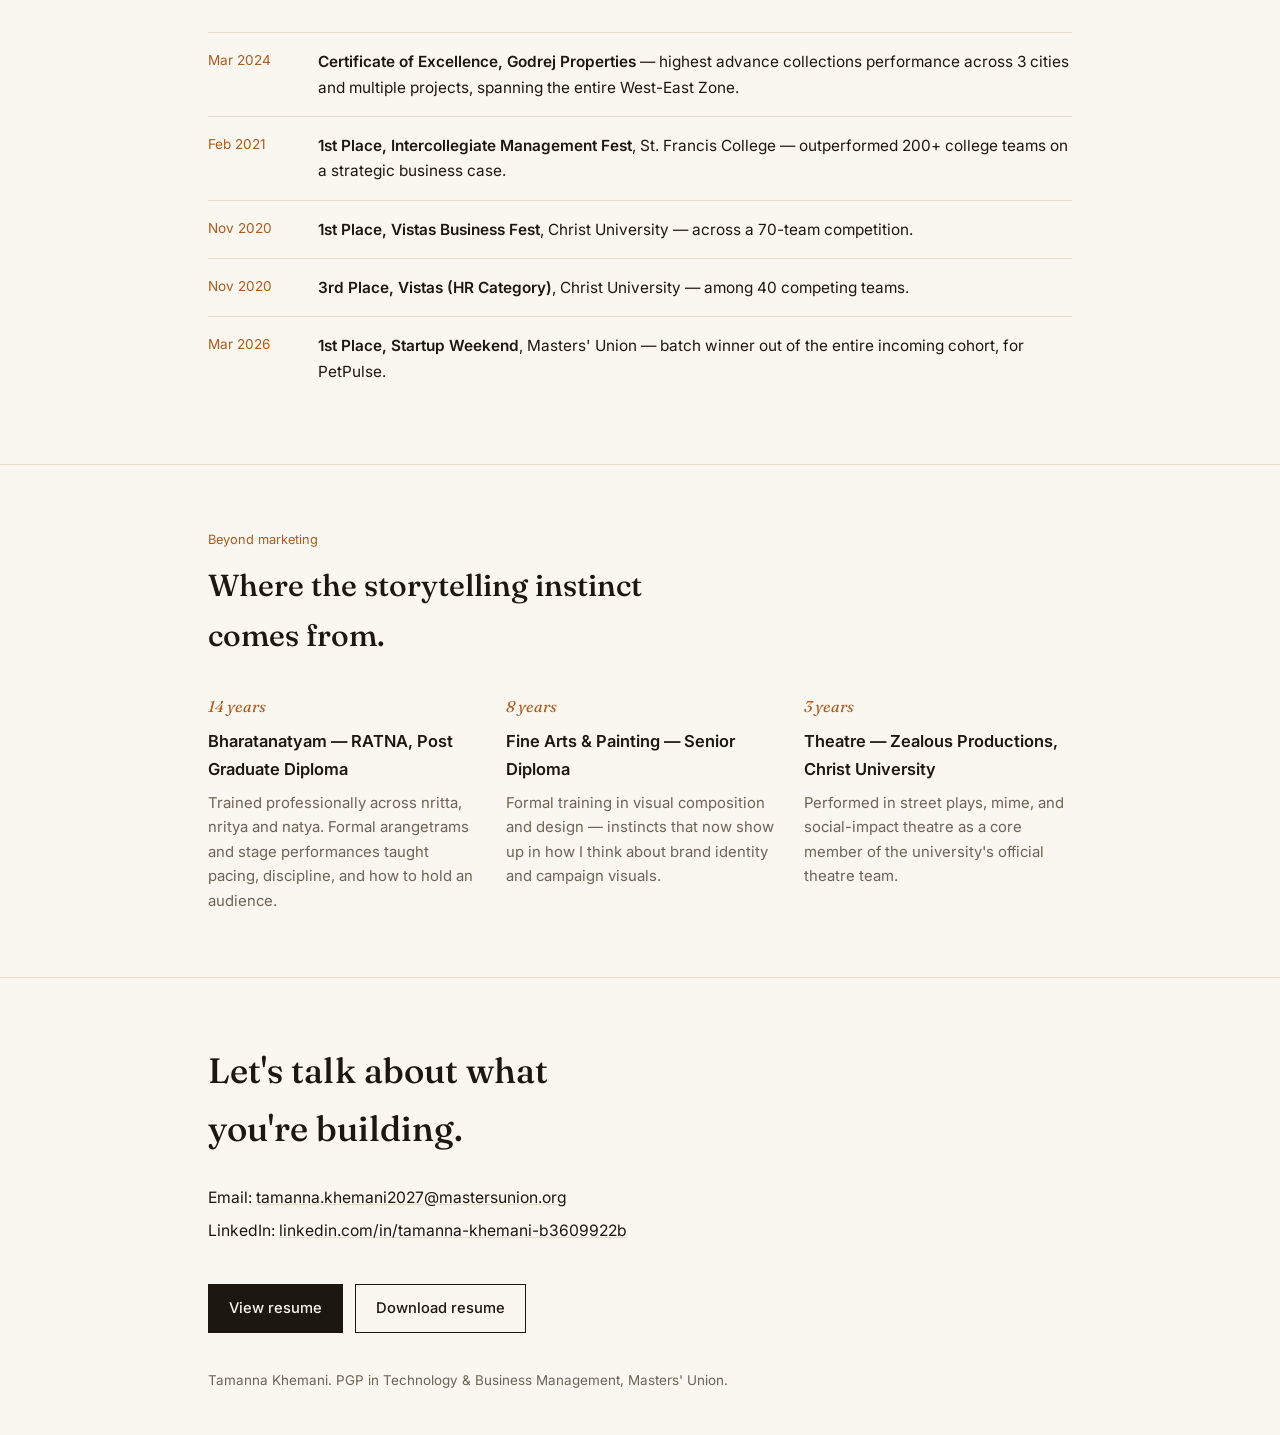
==== commit a909a8f1: "Add files via upload" ====
--- a/Tamanna_Khemani_Portfolio.html
+++ b/Tamanna_Khemani_Portfolio.html
@@ -4,243 +4,148 @@
 <meta charset="UTF-8">
 <meta name="viewport" content="width=device-width, initial-scale=1.0">
 <title>Tamanna Khemani — Marketing &amp; Customer Experience</title>
+<meta name="description" content="Tamanna Khemani. Customer experience and brand marketing across real estate, D2C and AI products. Targeting marketing and brand roles.">
 <link rel="preconnect" href="https://fonts.googleapis.com">
 <link rel="preconnect" href="https://fonts.gstatic.com" crossorigin>
-<link href="https://fonts.googleapis.com/css2?family=Fraunces:ital,opsz,wght@0,9..144,300;0,9..144,500;0,9..144,600;1,9..144,400;1,9..144,500&family=Inter:wght@400;500;600;700&display=swap" rel="stylesheet">
+<link href="https://fonts.googleapis.com/css2?family=Fraunces:ital,opsz,wght@0,9..144,350;0,9..144,500;0,9..144,600;1,9..144,400;1,9..144,500&family=Inter:wght@400;500;600&display=swap" rel="stylesheet">
 <style>
   :root{
-    --bg:#F7F2E9;
-    --ink:#201B15;
-    --ink-soft:#524A3C;
-    --teal:#1F3D3A;
-    --teal-deep:#152A28;
-    --marigold:#C87F1B;
-    --rose:#9C4B3E;
-    --line:#D9CFBC;
-    --paper:#FFFDF8;
-    --max:1120px;
+    --bg:#FAF7F1;
+    --ink:#1C170F;
+    --muted:#6B6355;
+    --line:#E4DDCB;
+    --accent:#AB5B1F;
+    --paper:#FFFFFF;
+    --max:920px;
   }
   *{box-sizing:border-box; margin:0; padding:0;}
   html{scroll-behavior:smooth;}
   body{
-    background:var(--bg);
-    color:var(--ink);
-    font-family:'Inter',sans-serif;
-    font-size:16px;
-    line-height:1.6;
+    background:var(--bg); color:var(--ink);
+    font-family:'Inter',sans-serif; font-size:16px; line-height:1.65;
     -webkit-font-smoothing:antialiased;
   }
   h1,h2,h3,.serif{font-family:'Fraunces',serif;}
-  a{color:inherit;}
-  img{max-width:100%; display:block;}
-  .wrap{max-width:var(--max); margin:0 auto; padding:0 32px;}
-  @media (max-width:640px){ .wrap{padding:0 22px;} }
-
-  /* ---------- Header ---------- */
+  a{color:inherit; text-decoration-color:var(--line);}
+  .wrap{max-width:var(--max); margin:0 auto; padding:0 28px;}
+  @media (max-width:600px){ .wrap{padding:0 20px;} }
+
   header.site{
     position:sticky; top:0; z-index:50;
-    background:rgba(247,242,233,0.88);
-    backdrop-filter:blur(8px);
+    background:rgba(250,247,241,0.92); backdrop-filter:blur(6px);
     border-bottom:1px solid var(--line);
   }
-  .nav{
-    display:flex; align-items:center; justify-content:space-between;
-    padding:18px 32px; max-width:var(--max); margin:0 auto;
-  }
-  .nav .mark{font-family:'Fraunces',serif; font-weight:600; font-size:1.15rem; letter-spacing:0.01em;}
-  .nav .links{display:flex; gap:28px; font-size:0.92rem;}
-  .nav .links a{text-decoration:none; color:var(--ink-soft); transition:color .2s;}
-  .nav .links a:hover{color:var(--marigold);}
-  .nav .cta{
-    display:inline-flex; align-items:center; gap:8px;
-    background:var(--teal); color:#fff; text-decoration:none;
-    padding:9px 18px; border-radius:2px; font-size:0.88rem; font-weight:600;
-    transition:background .2s;
-  }
-  .nav .cta:hover{background:var(--teal-deep);}
-  @media (max-width:760px){ .nav .links{display:none;} }
-
-  /* ---------- Hero ---------- */
-  .hero{padding:96px 0 72px; position:relative; overflow:hidden;}
-  .hero .kicker{
-    font-size:0.82rem; letter-spacing:0.08em; color:var(--rose);
-    text-transform:uppercase; font-weight:600; margin-bottom:22px;
-  }
+  .nav{display:flex; align-items:center; justify-content:space-between; padding:20px 28px; max-width:var(--max); margin:0 auto;}
+  .nav .mark{font-family:'Fraunces',serif; font-weight:500; font-size:1.08rem;}
+  .nav .links{display:flex; gap:26px; font-size:0.9rem; color:var(--muted);}
+  .nav .links a{text-decoration:none; transition:color .2s;}
+  .nav .links a:hover{color:var(--accent);}
+  @media (max-width:680px){ .nav .links{display:none;} }
+
+  /* Hero */
+  .hero{padding:88px 0 56px;}
   .hero h1{
-    font-size:clamp(2.4rem, 5.4vw, 4.2rem);
-    font-weight:500; line-height:1.06; letter-spacing:-0.01em;
-    max-width:14ch;
-  }
-  .hero h1 em{font-style:italic; font-weight:400; color:var(--teal);}
-  .hero .lede{
-    margin-top:26px; max-width:52ch; font-size:1.12rem; color:var(--ink-soft);
-  }
-  .hero .actions{margin-top:36px; display:flex; gap:16px; flex-wrap:wrap;}
+    font-size:clamp(2.1rem,4.6vw,3.1rem); font-weight:500; line-height:1.18;
+    max-width:17ch; letter-spacing:-0.01em;
+  }
+  .hero .lede{margin-top:22px; max-width:56ch; font-size:1.08rem; color:var(--muted);}
+  .meta-row{
+    display:grid; grid-template-columns:repeat(4,auto); gap:36px; margin-top:40px;
+  }
+  .meta-row .m label{display:block; font-size:0.78rem; color:var(--muted); margin-bottom:4px;}
+  .meta-row .m span{font-size:0.95rem; font-weight:500;}
+  @media (max-width:600px){ .meta-row{grid-template-columns:1fr 1fr; row-gap:20px;} }
+
+  .actions{margin-top:40px; display:flex; gap:12px; flex-wrap:wrap;}
   .btn{
-    text-decoration:none; padding:12px 24px; border-radius:2px;
-    font-size:0.94rem; font-weight:600; display:inline-flex; align-items:center; gap:8px;
-    transition:transform .15s ease, box-shadow .15s ease;
-  }
-  .btn:hover{transform:translateY(-1px);}
-  .btn-primary{background:var(--teal); color:#fff;}
-  .btn-primary:hover{box-shadow:0 6px 18px rgba(31,61,58,0.28);}
-  .btn-ghost{border:1.5px solid var(--ink); color:var(--ink);}
-  .btn-ghost:hover{border-color:var(--marigold); color:var(--marigold);}
-
-  .hero-figure{
-    position:absolute; right:-60px; top:40px; width:340px; height:340px;
-    opacity:0.9; pointer-events:none;
-  }
-  @media (max-width:900px){ .hero-figure{display:none;} }
-
-  /* ---------- Proof strip ---------- */
-  .proof{
-    background:var(--teal); color:#fff; padding:44px 0;
-  }
-  .proof .wrap{
-    display:grid; grid-template-columns:repeat(4,1fr); gap:28px;
-  }
-  .proof .stat .num{
-    font-family:'Fraunces',serif; font-weight:500; font-size:2.1rem; color:#F2C879;
-  }
-  .proof .stat .label{
-    margin-top:6px; font-size:0.84rem; color:#CFE3DF; line-height:1.4;
-  }
-  @media (max-width:760px){
-    .proof .wrap{grid-template-columns:repeat(2,1fr); row-gap:32px;}
-  }
-
-  /* ---------- Section shell ---------- */
-  section{padding:88px 0;}
-  .section-head{
-    display:grid; grid-template-columns:200px 1fr; gap:40px; margin-bottom:48px;
-  }
-  .section-head .label{
-    font-size:0.82rem; letter-spacing:0.06em; color:var(--marigold);
-    text-transform:uppercase; font-weight:600; padding-top:8px;
-  }
-  .section-head h2{
-    font-size:clamp(1.8rem,3vw,2.4rem); font-weight:500; max-width:16ch;
-  }
-  @media (max-width:700px){
-    .section-head{grid-template-columns:1fr; gap:10px;}
-  }
-
-  /* ---------- About ---------- */
-  .about-grid{
-    display:grid; grid-template-columns:1fr; gap:0;
-  }
-  .about p{
-    font-size:1.14rem; color:var(--ink-soft); max-width:70ch; margin-bottom:20px;
-  }
-  .about p:first-child{font-size:1.28rem; color:var(--ink); font-family:'Fraunces',serif; font-weight:400; line-height:1.45;}
-
-  /* ---------- Case studies ---------- */
-  .case{
-    border-top:1px solid var(--line);
-    padding:52px 0;
-    display:grid; grid-template-columns:200px 1fr; gap:40px;
-  }
-  .case:last-child{border-bottom:1px solid var(--line);}
-  .case .meta{padding-top:6px;}
-  .case .meta .org{font-weight:600; font-size:0.95rem;}
-  .case .meta .when{color:var(--ink-soft); font-size:0.85rem; margin-top:4px;}
-  .case .meta .tag{
-    display:inline-block; margin-top:14px; font-size:0.76rem;
-    color:var(--teal); border:1px solid var(--teal); border-radius:2px;
-    padding:3px 9px; letter-spacing:0.02em;
-  }
-  .case h3{font-size:1.5rem; font-weight:500; margin-bottom:14px; max-width:26ch;}
-  .case p{color:var(--ink-soft); max-width:62ch; margin-bottom:14px;}
-  .case .results{
-    display:flex; gap:28px; flex-wrap:wrap; margin-top:20px;
-  }
-  .case .results div{min-width:120px;}
-  .case .results .num{font-family:'Fraunces',serif; font-size:1.6rem; color:var(--marigold); font-weight:500;}
-  .case .results .lbl{font-size:0.8rem; color:var(--ink-soft); margin-top:2px;}
-  @media (max-width:700px){
-    .case{grid-template-columns:1fr; gap:14px;}
-  }
-
-  /* ---------- Skills ---------- */
-  .skills-grid{
-    display:grid; grid-template-columns:repeat(3,1fr); gap:36px;
-  }
-  .skill-group h4{
-    font-size:0.82rem; letter-spacing:0.05em; text-transform:uppercase;
-    color:var(--rose); font-weight:600; margin-bottom:16px;
-  }
-  .skill-group ul{list-style:none;}
-  .skill-group li{
-    padding:9px 0; border-bottom:1px solid var(--line);
-    font-size:0.98rem; color:var(--ink);
-  }
-  .skill-group li:last-child{border-bottom:none;}
-  @media (max-width:760px){ .skills-grid{grid-template-columns:1fr; gap:28px;} }
-
-  /* ---------- Achievements ---------- */
-  .ach-list{display:flex; flex-direction:column;}
-  .ach{
-    display:grid; grid-template-columns:120px 1fr; gap:28px;
-    padding:20px 0; border-top:1px solid var(--line);
-  }
-  .ach:last-child{border-bottom:1px solid var(--line);}
-  .ach .when{color:var(--marigold); font-weight:600; font-size:0.9rem; padding-top:2px;}
-  .ach .what strong{font-weight:600;}
-  .ach .what{color:var(--ink-soft); font-size:0.98rem;}
-  @media (max-width:640px){ .ach{grid-template-columns:1fr; gap:6px;} }
-
-  /* ---------- Creative strip ---------- */
-  .creative{
-    background:var(--paper);
-    border-top:1px solid var(--line);
-    border-bottom:1px solid var(--line);
-  }
-  .creative .wrap{padding:88px 32px;}
-  .creative-grid{
-    display:grid; grid-template-columns:1fr 1fr 1fr; gap:36px; margin-top:40px;
-  }
-  .creative-item .num{font-family:'Fraunces',serif; font-style:italic; font-size:1.1rem; color:var(--rose);}
-  .creative-item h4{font-size:1.15rem; margin:10px 0 8px; font-weight:500;}
-  .creative-item p{color:var(--ink-soft); font-size:0.95rem;}
-  @media (max-width:760px){ .creative-grid{grid-template-columns:1fr; gap:28px;} }
-
-  /* ---------- Education ---------- */
-  .edu{
-    display:grid; grid-template-columns:1fr 1fr; gap:32px;
-  }
-  .edu-item{padding:24px; background:var(--paper); border:1px solid var(--line);}
-  .edu-item .deg{font-weight:600; font-size:1.05rem;}
-  .edu-item .inst{color:var(--teal); font-size:0.92rem; margin-top:4px;}
-  .edu-item .yr{color:var(--ink-soft); font-size:0.85rem; margin-top:8px;}
-  @media (max-width:700px){ .edu{grid-template-columns:1fr;} }
-
-  /* ---------- Footer / Contact ---------- */
-  footer{
-    background:var(--teal-deep); color:#F2ECDF; padding:76px 0 40px;
-  }
-  footer h2{font-size:clamp(1.8rem,3.6vw,2.6rem); font-weight:500; max-width:14ch; margin-bottom:28px;}
-  .foot-links{display:flex; gap:18px; flex-wrap:wrap; margin-bottom:56px;}
-  .foot-links a{
-    text-decoration:none; color:var(--teal-deep); background:#F2C879;
-    padding:13px 26px; border-radius:2px; font-weight:600; font-size:0.95rem;
-    display:inline-flex; align-items:center; gap:8px; transition:transform .15s ease;
-  }
-  .foot-links a.outline{
-    background:transparent; color:#F2ECDF; border:1.5px solid #4C6B67;
-  }
-  .foot-links a:hover{transform:translateY(-2px);}
-  .foot-bottom{
-    display:flex; justify-content:space-between; flex-wrap:wrap; gap:12px;
-    border-top:1px solid #33524D; padding-top:26px; font-size:0.85rem; color:#9FB5B1;
-  }
+    text-decoration:none; padding:11px 20px; font-size:0.92rem; font-weight:500;
+    border:1px solid var(--ink); display:inline-flex; align-items:center; gap:6px;
+    transition:background .15s, color .15s;
+  }
+  .btn:hover{background:var(--ink); color:var(--bg);}
+  .btn.primary{background:var(--ink); color:var(--bg);}
+  .btn.primary:hover{background:var(--accent); border-color:var(--accent);}
+
+  section{padding:64px 0; border-top:1px solid var(--line);}
+  .hero{border-top:none;}
+  .eyebrow{font-size:0.8rem; color:var(--accent); margin-bottom:10px;}
+  h2.h{font-size:clamp(1.5rem,3vw,1.9rem); font-weight:500; margin-bottom:34px; max-width:22ch;}
+
+  /* About */
+  .about-cols{display:grid; grid-template-columns:repeat(3,1fr); gap:32px;}
+  .about-cols h3{font-size:1.02rem; font-weight:600; margin-bottom:10px;}
+  .about-cols p{color:var(--muted); font-size:0.97rem;}
+  @media (max-width:700px){ .about-cols{grid-template-columns:1fr; gap:26px;} }
+
+  /* Selected work */
+  .work-item{padding:30px 0; border-top:1px solid var(--line);}
+  .work-item:first-of-type{border-top:none; padding-top:0;}
+  .work-item h3{font-size:1.28rem; font-weight:500; margin-bottom:4px;}
+  .work-item .sub{color:var(--muted); font-size:0.92rem; margin-bottom:18px;}
+  .work-item .tag{
+    display:inline-block; font-size:0.72rem; color:var(--accent);
+    border:1px solid var(--accent); padding:2px 9px; margin-bottom:14px; border-radius:2px;
+  }
+  .pws{display:grid; grid-template-columns:repeat(3,1fr); gap:24px; margin-top:6px;}
+  .pws div h4{font-size:0.76rem; color:var(--muted); font-weight:600; margin-bottom:6px;}
+  .pws div p{font-size:0.93rem; color:var(--ink);}
+  @media (max-width:700px){ .pws{grid-template-columns:1fr; gap:16px;} }
+
+  /* Experience */
+  .stat-row{display:grid; grid-template-columns:repeat(4,1fr); gap:24px; margin-bottom:48px;}
+  .stat-row .num{font-family:'Fraunces',serif; font-weight:500; font-size:1.7rem; color:var(--accent);}
+  .stat-row .lbl{font-size:0.82rem; color:var(--muted); margin-top:2px;}
+  @media (max-width:600px){ .stat-row{grid-template-columns:1fr 1fr; row-gap:24px;} }
+
+  .job{margin-bottom:44px;}
+  .job h3{font-size:1.15rem; font-weight:600;}
+  .job .org{color:var(--accent); font-size:0.95rem; margin-top:2px;}
+  .job .dur{color:var(--muted); font-size:0.85rem; margin-top:2px; margin-bottom:16px;}
+  .job ul{padding-left:18px;}
+  .job li{font-size:0.96rem; margin-bottom:9px; color:var(--ink);}
+
+  .cap-grid{display:grid; grid-template-columns:repeat(3,1fr); gap:28px; margin-top:8px;}
+  .cap-grid h4{font-size:0.78rem; color:var(--muted); font-weight:600; margin-bottom:8px;}
+  .cap-grid p{font-size:0.93rem; line-height:1.7;}
+  @media (max-width:700px){ .cap-grid{grid-template-columns:1fr; gap:22px;} }
+
+  /* Education */
+  .edu-item{padding:18px 0; border-top:1px solid var(--line);}
+  .edu-item:first-child{border-top:none; padding-top:0;}
+  .edu-item h3{font-size:1.05rem; font-weight:600;}
+  .edu-item .inst{color:var(--accent); font-size:0.92rem; margin-top:2px;}
+  .edu-item .dur{color:var(--muted); font-size:0.85rem; margin-top:2px;}
+
+  /* Achievements */
+  .ach-item{padding:16px 0; border-top:1px solid var(--line); display:grid; grid-template-columns:90px 1fr; gap:20px;}
+  .ach-item:first-child{border-top:none; padding-top:0;}
+  .ach-item .when{color:var(--accent); font-size:0.85rem;}
+  .ach-item p{font-size:0.96rem;}
+  .ach-item strong{font-weight:600;}
+  @media (max-width:600px){ .ach-item{grid-template-columns:1fr; gap:4px;} }
+
+  /* Beyond marketing */
+  .beyond-grid{display:grid; grid-template-columns:repeat(3,1fr); gap:30px; margin-top:8px;}
+  .beyond-item .yr{font-family:'Fraunces',serif; font-style:italic; color:var(--accent); font-size:0.98rem;}
+  .beyond-item h4{font-size:1.03rem; font-weight:600; margin:8px 0 8px;}
+  .beyond-item p{font-size:0.93rem; color:var(--muted);}
+  @media (max-width:700px){ .beyond-grid{grid-template-columns:1fr; gap:22px;} }
+
+  /* Contact */
+  footer{padding:64px 0 44px; border-top:1px solid var(--line);}
+  footer h2{font-size:clamp(1.6rem,3.4vw,2.2rem); font-weight:500; margin-bottom:26px; max-width:16ch;}
+  .contact-lines{margin-bottom:30px;}
+  .contact-lines div{font-size:0.98rem; margin-bottom:8px;}
+  .contact-lines a{text-decoration:underline; text-decoration-color:var(--line);}
+  .contact-lines a:hover{color:var(--accent);}
+  .foot-note{font-size:0.84rem; color:var(--muted); margin-top:36px;}
 
   @media (prefers-reduced-motion: no-preference){
-    .hero h1{animation:rise .8s ease both;}
-    .hero .lede{animation:rise .8s .1s ease both;}
-    .hero .actions{animation:rise .8s .2s ease both;}
-  }
-  @keyframes rise{ from{opacity:0; transform:translateY(10px);} to{opacity:1; transform:translateY(0);} }
+    .hero h1{animation:rise .7s ease both;}
+    .hero .lede{animation:rise .7s .08s ease both;}
+    .actions{animation:rise .7s .16s ease both;}
+  }
+  @keyframes rise{ from{opacity:0; transform:translateY(8px);} to{opacity:1; transform:translateY(0);} }
 </style>
 </head>
 <body>
@@ -250,304 +155,235 @@
     <div class="mark">Tamanna Khemani</div>
     <div class="links">
       <a href="#work">Work</a>
-      <a href="#skills">Skills</a>
+      <a href="#experience">Experience</a>
       <a href="#achievements">Achievements</a>
-      <a href="#about">About</a>
-    </div>
-    <a class="cta" href="Tamanna_Khemani_Resume.pdf" target="_blank" rel="noopener">View Resume</a>
+      <a href="#contact">Contact</a>
+    </div>
   </nav>
 </header>
 
 <section class="hero">
   <div class="wrap">
-    <div class="kicker">Marketing &amp; Customer Experience</div>
-    <h1>I turn <em>customer behaviour</em> into brand decisions.</h1>
-    <p class="lede">Two years driving ₹103 Cr in collections and a 90% NPS at Godrej Properties, a self-built dropshipping brand, a live AI product, and a handful of campaigns that sold out rooms — now bringing all of it to brand strategy and growth marketing.</p>
+    <h1>Customer experience and brand marketing, told through numbers.</h1>
+    <p class="lede">Nearly three years driving ₹103 Cr in collections and a 90% NPS at Godrej Properties. Now at Masters' Union, building and shipping my own products and brands — a live AI tool, a dropshipping business, and campaigns that sold out rooms.</p>
+
+    <div class="meta-row">
+      <div class="m"><label>Seeking</label><span>Marketing / Brand roles</span></div>
+      <div class="m"><label>Based</label><span>Gurugram, India</span></div>
+      <div class="m"><label>Reading</label><span>PGP TBM, Masters' Union</span></div>
+      <div class="m"><label>Focus</label><span>Brand, CX, Growth</span></div>
+    </div>
+
     <div class="actions">
-      <a class="btn btn-primary" href="Tamanna_Khemani_Resume.pdf" target="_blank" rel="noopener">Download Resume ↗</a>
-      <a class="btn btn-ghost" href="https://www.linkedin.com/in/tamanna-khemani-b3609922b" target="_blank" rel="noopener">Connect on LinkedIn ↗</a>
-    </div>
-  </div>
-  <svg class="hero-figure" viewBox="0 0 300 300" fill="none" xmlns="http://www.w3.org/2000/svg">
-    <circle cx="150" cy="150" r="118" stroke="#C87F1B" stroke-width="1.4" opacity="0.5"/>
-    <circle cx="150" cy="150" r="86" stroke="#1F3D3A" stroke-width="1.4" opacity="0.6"/>
-    <path d="M150 32 L150 268" stroke="#9C4B3E" stroke-width="1" opacity="0.35"/>
-    <path d="M32 150 L268 150" stroke="#9C4B3E" stroke-width="1" opacity="0.35"/>
-    <circle cx="150" cy="32" r="4" fill="#C87F1B"/>
-    <circle cx="150" cy="268" r="4" fill="#1F3D3A"/>
-    <circle cx="268" cy="150" r="4" fill="#9C4B3E"/>
-  </svg>
-</section>
-
-<div class="proof">
-  <div class="wrap">
-    <div class="stat">
-      <div class="num">₹103 Cr</div>
-      <div class="label">Collections driven — highest across West-East Zone</div>
-    </div>
-    <div class="stat">
-      <div class="num">90%</div>
-      <div class="label">Customer NPS, pre-possession phase</div>
-    </div>
-    <div class="stat">
-      <div class="num">₹5L</div>
-      <div class="label">Revenue built from a dropshipping brand in 2 months</div>
-    </div>
-    <div class="stat">
-      <div class="num">56K+</div>
-      <div class="label">Organic views on a single campaign reel</div>
-    </div>
-  </div>
-</div>
+      <a class="btn primary" href="#work">Selected work</a>
+      <a class="btn" href="Tamanna_Khemani_Resume.pdf" target="_blank" rel="noopener">View resume</a>
+      <a class="btn" href="https://www.linkedin.com/in/tamanna-khemani-b3609922b" target="_blank" rel="noopener">LinkedIn</a>
+    </div>
+  </div>
+</section>
 
 <section id="about">
-  <div class="wrap section-head">
-    <div class="label">About</div>
-    <h2>Trained in customer psychology before I ever studied marketing.</h2>
-  </div>
-  <div class="wrap about">
-    <p>I spent two years at Godrej Properties sitting inside the messiest part of a customer's journey — the follow-up calls, the escalations, the moment someone almost cancels. That vantage point taught me something most marketing case studies skip: retention and acquisition are the same discipline, just pointed in different directions.</p>
-    <p>I'm now at Masters' Union studying technology and business, and using the time to build the things I used to only analyse — a live AI tool that maps who actually influences a purchase, a dropshipping brand that crossed ₹5L in two months, and brand campaigns for a D2C gifting label that sold out events and stopped scrolls. Before any of that, fourteen years of classical Bharatanatyam and a diploma in fine arts taught me how to hold an audience's attention on purpose — a skill that turns out to matter as much in a campaign brief as it does on a stage.</p>
+  <div class="wrap">
+    <div class="eyebrow">About</div>
+    <h2 class="h">Before, now, and what's next.</h2>
+    <div class="about-cols">
+      <div>
+        <h3>Before</h3>
+        <p>Executive – Customer Centricity at Godrej Properties, owning the full customer lifecycle for a large township project — collections, retention, escalations, and the moments in between where a customer decides to stay or leave.</p>
+      </div>
+      <div>
+        <h3>Now</h3>
+        <p>PGP in Technology &amp; Business Management at Masters' Union. Building the things I used to only analyse — a live AI product, a D2C brand from scratch, and brand campaigns for a gifting label, alongside coursework in marketing and growth.</p>
+      </div>
+      <div>
+        <h3>Next</h3>
+        <p>Marketing and brand roles. What transfers from CX to marketing is the same instinct: understanding why a customer actually says yes, and building for that instead of guessing at it.</p>
+      </div>
+    </div>
   </div>
 </section>
 
 <section id="work">
-  <div class="wrap section-head">
-    <div class="label">Selected Work</div>
-    <h2>Six things I've built, run, or turned around.</h2>
-  </div>
-  <div class="wrap">
-
-    <div class="case">
-      <div class="meta">
-        <div class="org">Godrej Properties</div>
-        <div class="when">Jul '23 – Apr '26 · Pune</div>
-        <div class="tag">Customer Experience</div>
-      </div>
-      <div>
-        <h3>Rebuilding retention on a township project mid-cancellation-wave</h3>
-        <p>Owned the full customer lifecycle — collections, possession, escalations — for a large plotted-development township. Built structured retention interventions for the cancellation bucket and redesigned SOPs for service-request handling across Sales, Legal and Project teams.</p>
-        <div class="results">
-          <div><div class="num">₹103 Cr</div><div class="lbl">Collections, highest in zone</div></div>
-          <div><div class="num">30%</div><div class="lbl">Cut in cancellation-bucket attrition</div></div>
-          <div><div class="num">40%</div><div class="lbl">Faster service-request TAT</div></div>
-          <div><div class="num">90%</div><div class="lbl">NPS, pre-possession</div></div>
-        </div>
-      </div>
-    </div>
-
-    <div class="case">
-      <div class="meta">
-        <div class="org">Second Customer</div>
-        <div class="when">Aug '26 · Live product</div>
-        <div class="tag">AI × Marketing</div>
-      </div>
-      <div>
-        <h3>An AI tool that finds who really influences a purchase</h3>
-        <p>Built and shipped a live web app that maps any business's customer base onto five decision-chain roles — User, Influencer, Decision Maker, Payer, Recommender — and surfaces which one is being under-marketed. Designed the product logic, the input flow, and the AI prompt architecture behind it.</p>
-        <div class="results">
-          <div><div class="num">5</div><div class="lbl">Decision-chain roles mapped per business</div></div>
-          <div><div class="num">Live</div><div class="lbl">Shipped and publicly accessible</div></div>
-        </div>
-      </div>
-    </div>
-
-    <div class="case">
-      <div class="meta">
-        <div class="org">Veeray</div>
-        <div class="when">Jul '26 – Sep '26</div>
-        <div class="tag">D2C / Dropshipping</div>
-      </div>
-      <div>
-        <h3>Building a D2C brand from zero, then scaling it in two months</h3>
-        <p>Founded and ran a dropshipping business selling premium eyewear, gifting, and home essentials — handling sourcing, positioning, and paid acquisition myself, with no team behind it.</p>
-        <div class="results">
-          <div><div class="num">₹5L</div><div class="lbl">Revenue scaled in 2 months</div></div>
-        </div>
-      </div>
-    </div>
-
-    <div class="case">
-      <div class="meta">
-        <div class="org">HappyCrafts</div>
-        <div class="when">Sep '25 – Apr '26 · Remote</div>
-        <div class="tag">Brand &amp; Campaign Marketing</div>
-      </div>
-      <div>
-        <h3>Campaigns that turned a gifting label's calendar into content</h3>
-        <p>Ran brand marketing for a premium personalised-gifting label — partnership outreach, festive campaign content, and event promotion — closing a corporate gifting deal with BCPL and producing the brand's top-performing content to date.</p>
-        <div class="results">
-          <div><div class="num">56.3K+</div><div class="lbl">Views, Holi campaign reel</div></div>
-          <div><div class="num">28.7K+</div><div class="lbl">Views, World Health Day reel</div></div>
-          <div><div class="num">100%</div><div class="lbl">Sell-out, World Health Day event</div></div>
-        </div>
-      </div>
-    </div>
-
-    <div class="case">
-      <div class="meta">
-        <div class="org">Poshak</div>
-        <div class="when">2022 · Academic venture</div>
-        <div class="tag">Brand Strategy</div>
-      </div>
-      <div>
-        <h3>A sustainable fashion brand, built end-to-end on paper</h3>
-        <p>Conceptualised a made-in-India sustainable fashion startup — brand identity, STP, SWOT, Blue Ocean ERRC positioning, and a three-year financial model — validated through primary consumer research.</p>
-        <div class="results">
-          <div><div class="num">83.9%</div><div class="lbl">Market validation score</div></div>
-          <div><div class="num">₹2.3 Cr</div><div class="lbl">3-year revenue projection</div></div>
-        </div>
-      </div>
-    </div>
-
-    <div class="case">
-      <div class="meta">
-        <div class="org">PetPulse</div>
-        <div class="when">Mar '26 · Startup Weekend</div>
-        <div class="tag">GTM Strategy</div>
-      </div>
-      <div>
-        <h3>Pitching a wearable to investors, 48 hours after the brief dropped</h3>
-        <p>Led a team from a blank problem statement — India's missing pet-health infrastructure — to a positioned product concept and investor pitch for a WHOOP-like wearable for pets, in under two days.</p>
-        <div class="results">
-          <div><div class="num">1st</div><div class="lbl">Place, entire incoming cohort</div></div>
-          <div><div class="num">48 hrs</div><div class="lbl">Problem to investor pitch</div></div>
-        </div>
-      </div>
-    </div>
-
-  </div>
-</section>
-
-<section id="skills">
-  <div class="wrap section-head">
-    <div class="label">Capabilities</div>
-    <h2>What I bring to a marketing team.</h2>
-  </div>
-  <div class="wrap skills-grid">
-    <div class="skill-group">
-      <h4>Marketing &amp; Brand</h4>
+  <div class="wrap">
+    <div class="eyebrow">Selected work</div>
+    <h2 class="h">Five things I've built or run outside a job description.</h2>
+
+    <div class="work-item">
+      <span class="tag">AI × Marketing</span>
+      <h3>Second Customer</h3>
+      <div class="sub">A live AI tool that finds who really influences a purchase — Aug 2026</div>
+      <div class="pws">
+        <div><h4>Problem</h4><p>Businesses market to whoever pays, not necessarily whoever drives the decision.</p></div>
+        <div><h4>What I did</h4><p>Designed and shipped an AI tool that maps any business's customers onto five decision-chain roles — User, Influencer, Decision Maker, Payer, Recommender.</p></div>
+        <div><h4>What it showed</h4><p>The highest-leverage segment is often not the one holding the wallet.</p></div>
+      </div>
+    </div>
+
+    <div class="work-item">
+      <span class="tag">D2C / Dropshipping</span>
+      <h3>Veeray</h3>
+      <div class="sub">A dropshipping brand, built and scaled solo — Jul–Sep 2026</div>
+      <div class="pws">
+        <div><h4>Problem</h4><p>Most first dropshipping attempts stall before finding real product-market fit.</p></div>
+        <div><h4>What I did</h4><p>Sourced, positioned and ran paid acquisition for a brand selling premium eyewear, gifting and home essentials — with no team behind it.</p></div>
+        <div><h4>What it showed</h4><p>₹5L in revenue in two months — positioning mattered more than ad spend.</p></div>
+      </div>
+    </div>
+
+    <div class="work-item">
+      <span class="tag">Brand &amp; Campaign Marketing</span>
+      <h3>HappyCrafts</h3>
+      <div class="sub">Brand marketing consultant, premium gifting label — Sep 2025–Apr 2026</div>
+      <div class="pws">
+        <div><h4>Problem</h4><p>A gifting label needed consistent presence across B2B and consumer touchpoints.</p></div>
+        <div><h4>What I did</h4><p>Ran partnership outreach, festive campaign content, and event promotion end-to-end.</p></div>
+        <div><h4>What it showed</h4><p>Closed a corporate gifting deal with BCPL; the Holi reel (56.3K+ views) and a World Health Day event (28.7K+ views, 100% sell-out) became the brand's top-performing content.</p></div>
+      </div>
+    </div>
+
+    <div class="work-item">
+      <span class="tag">Brand Strategy</span>
+      <h3>Poshak</h3>
+      <div class="sub">Sustainable fashion brand concept, academic venture — 2022</div>
+      <div class="pws">
+        <div><h4>Problem</h4><p>India's fashion market lacked a credible, validated sustainable-fashion concept at the time.</p></div>
+        <div><h4>What I did</h4><p>Built brand identity, STP, SWOT and Blue Ocean ERRC positioning, validated through primary consumer research.</p></div>
+        <div><h4>What it showed</h4><p>83.9% market validation and a ₹2.3 Cr three-year revenue projection.</p></div>
+      </div>
+    </div>
+
+    <div class="work-item">
+      <span class="tag">GTM Strategy</span>
+      <h3>PetPulse</h3>
+      <div class="sub">Startup Weekend, Masters' Union — Mar 2026</div>
+      <div class="pws">
+        <div><h4>Problem</h4><p>India's pet market spends ₹5k–15k a month per owner with almost no structured health infrastructure.</p></div>
+        <div><h4>What I did</h4><p>Led a team from problem framing to a positioned wearable concept and investor pitch in 48 hours.</p></div>
+        <div><h4>What it showed</h4><p>1st place out of the entire incoming cohort.</p></div>
+      </div>
+    </div>
+
+  </div>
+</section>
+
+<section id="experience">
+  <div class="wrap">
+    <div class="eyebrow">Experience</div>
+    <h2 class="h">Where the numbers came from.</h2>
+
+    <div class="stat-row">
+      <div><div class="num">₹103 Cr</div><div class="lbl">Collections, highest in zone</div></div>
+      <div><div class="num">90%</div><div class="lbl">NPS, pre-possession phase</div></div>
+      <div><div class="num">30%</div><div class="lbl">Cut in cancellation attrition</div></div>
+      <div><div class="num">40%</div><div class="lbl">Faster service-request TAT</div></div>
+    </div>
+
+    <div class="job">
+      <h3>Executive – Customer Centricity</h3>
+      <div class="org">Godrej Properties Ltd, Pune</div>
+      <div class="dur">Jul 2023 – Apr 2026 (2.9 yrs)</div>
       <ul>
-        <li>Brand Positioning</li>
-        <li>Go-to-Market Strategy</li>
-        <li>Consumer Insights</li>
-        <li>Audience Segmentation</li>
-        <li>Campaign Strategy</li>
-        <li>Community Events</li>
+        <li>Drove ₹103 Cr in collections, the highest across the West-East Zone, through structured payment follow-ups.</li>
+        <li>Delivered a 90% NPS in the pre-possession phase through responsive communication and proactive issue resolution.</li>
+        <li>Cut cancellation-bucket attrition by 30% through targeted retention interventions and relationship management.</li>
+        <li>Reduced service-request TAT by 40% by redesigning SOPs and aligning Sales, Legal and Project teams.</li>
+        <li>Grew referral-driven leads by 60% and repeat engagement by 50% through milestone-based lifecycle touchpoints.</li>
       </ul>
     </div>
-    <div class="skill-group">
-      <h4>Product &amp; CX</h4>
+
+    <div class="job">
+      <h3>Supply Chain &amp; Logistics Intern</h3>
+      <div class="org">Tata Consumer Products, Bangalore</div>
+      <div class="dur">May 2022 – Jul 2022</div>
       <ul>
-        <li>Customer Lifecycle Management</li>
-        <li>NPS &amp; Voice of Customer</li>
-        <li>SOP Design &amp; Process Improvement</li>
-        <li>Retention Strategy</li>
-        <li>Cross-Functional Collaboration</li>
-        <li>Salesforce CRM</li>
+        <li>Uncovered cost-optimisation opportunities worth 30% by analysing inter-plant transport and route performance.</li>
+        <li>Translated logistics data into route and load-utilisation recommendations for senior management.</li>
+        <li>One of the few interns given direct access to the live Transport Management System (TMS) platform.</li>
       </ul>
     </div>
-    <div class="skill-group">
-      <h4>Tools</h4>
-      <ul>
-        <li>Power BI · Tableau</li>
-        <li>HubSpot · Salesforce</li>
-        <li>Figma · Canva</li>
-        <li>Shopify</li>
-        <li>Notion · Claude</li>
-        <li>Google Sheets · MS Office</li>
-      </ul>
+
+    <div class="cap-grid">
+      <div>
+        <h4>Marketing &amp; Brand</h4>
+        <p>Brand Positioning, GTM Strategy, Consumer Insights, Audience Segmentation, Campaign Strategy, Community Events</p>
+      </div>
+      <div>
+        <h4>Product &amp; CX</h4>
+        <p>Customer Lifecycle Management, NPS &amp; Voice of Customer, SOP Design, Retention Strategy, Cross-Functional Collaboration, Salesforce CRM</p>
+      </div>
+      <div>
+        <h4>Tools</h4>
+        <p>Power BI, Tableau, HubSpot, Salesforce, Figma, Canva, Shopify, Notion, Claude</p>
+      </div>
+    </div>
+  </div>
+</section>
+
+<section id="education">
+  <div class="wrap">
+    <div class="eyebrow">Education</div>
+    <h2 class="h">Where the thinking got built.</h2>
+    <div class="edu-item">
+      <h3>PGP, Technology &amp; Business Management</h3>
+      <div class="inst">Masters' Union · 1st Place, Startup Weekend</div>
+      <div class="dur">2026 – Present · Gurugram</div>
+    </div>
+    <div class="edu-item">
+      <h3>BBA (Hons.), Finance — CGPA 9.14/10</h3>
+      <div class="inst">Christ University · Merit Scholarship, 3 consecutive years</div>
+      <div class="dur">2020 – 2023 · Bangalore</div>
     </div>
   </div>
 </section>
 
 <section id="achievements">
-  <div class="wrap section-head">
-    <div class="label">Recognition</div>
-    <h2>A few results that stood out.</h2>
-  </div>
-  <div class="wrap ach-list">
-    <div class="ach">
-      <div class="when">Mar '24</div>
-      <div class="what"><strong>Certificate of Excellence, Godrej Properties</strong> — for the highest advance collections performance across 3 cities and multiple projects, spanning the entire West-East Zone.</div>
-    </div>
-    <div class="ach">
-      <div class="when">Feb '21</div>
-      <div class="what"><strong>1st Place, Intercollegiate Management Fest</strong>, St. Francis College — strategic business case recommendations, outperforming 200+ college teams.</div>
-    </div>
-    <div class="ach">
-      <div class="when">Nov '20</div>
-      <div class="what"><strong>1st Place, Vistas Business Fest</strong>, Christ University — actionable business recommendations across a 70-team competition.</div>
-    </div>
-    <div class="ach">
-      <div class="when">Nov '20</div>
-      <div class="what"><strong>3rd Place, Vistas (HR Category)</strong>, Christ University — HR case analysis and recommendations among 40 competing teams.</div>
-    </div>
-    <div class="ach">
-      <div class="when">Mar '26</div>
-      <div class="what"><strong>1st Place, Startup Weekend</strong>, Masters' Union — batch winner out of the entire incoming cohort, for PetPulse.</div>
-    </div>
-  </div>
-</section>
-
-<div class="creative">
-  <div class="wrap">
-    <div class="section-head" style="margin-bottom:0;">
-      <div class="label">Beyond Marketing</div>
-      <h2>Where the storytelling instinct actually comes from.</h2>
-    </div>
-    <div class="creative-grid">
-      <div class="creative-item">
-        <div class="num">14 yrs</div>
+  <div class="wrap">
+    <div class="eyebrow">Achievements</div>
+    <h2 class="h">A few results that stood out.</h2>
+    <div class="ach-item"><div class="when">Mar 2024</div><p><strong>Certificate of Excellence, Godrej Properties</strong> — highest advance collections performance across 3 cities and multiple projects, spanning the entire West-East Zone.</p></div>
+    <div class="ach-item"><div class="when">Feb 2021</div><p><strong>1st Place, Intercollegiate Management Fest</strong>, St. Francis College — outperformed 200+ college teams on a strategic business case.</p></div>
+    <div class="ach-item"><div class="when">Nov 2020</div><p><strong>1st Place, Vistas Business Fest</strong>, Christ University — across a 70-team competition.</p></div>
+    <div class="ach-item"><div class="when">Nov 2020</div><p><strong>3rd Place, Vistas (HR Category)</strong>, Christ University — among 40 competing teams.</p></div>
+    <div class="ach-item"><div class="when">Mar 2026</div><p><strong>1st Place, Startup Weekend</strong>, Masters' Union — batch winner out of the entire incoming cohort, for PetPulse.</p></div>
+  </div>
+</section>
+
+<section id="beyond">
+  <div class="wrap">
+    <div class="eyebrow">Beyond marketing</div>
+    <h2 class="h">Where the storytelling instinct comes from.</h2>
+    <div class="beyond-grid">
+      <div class="beyond-item">
+        <div class="yr">14 years</div>
         <h4>Bharatanatyam — RATNA, Post Graduate Diploma</h4>
-        <p>Trained professionally across nritta, nritya and natya — pure dance, expression, and drama. Formal arangetrams and stage performances taught pacing, discipline, and how to hold an audience.</p>
-      </div>
-      <div class="creative-item">
-        <div class="num">8 yrs</div>
+        <p>Trained professionally across nritta, nritya and natya. Formal arangetrams and stage performances taught pacing, discipline, and how to hold an audience.</p>
+      </div>
+      <div class="beyond-item">
+        <div class="yr">8 years</div>
         <h4>Fine Arts &amp; Painting — Senior Diploma</h4>
-        <p>Formal training in visual composition and design — the same instincts now showing up in how I think about brand identity and campaign visuals.</p>
-      </div>
-      <div class="creative-item">
-        <div class="num">3 yrs</div>
+        <p>Formal training in visual composition and design — instincts that now show up in how I think about brand identity and campaign visuals.</p>
+      </div>
+      <div class="beyond-item">
+        <div class="yr">3 years</div>
         <h4>Theatre — Zealous Productions, Christ University</h4>
         <p>Performed in street plays, mime, and social-impact theatre as a core member of the university's official theatre team.</p>
       </div>
     </div>
   </div>
-</div>
-
-<section id="education">
-  <div class="wrap section-head">
-    <div class="label">Education</div>
-    <h2>Where the thinking got built.</h2>
-  </div>
-  <div class="wrap edu">
-    <div class="edu-item">
-      <div class="deg">PGP, Technology &amp; Business Management</div>
-      <div class="inst">Masters' Union · 1st Place, Startup Weekend</div>
-      <div class="yr">2026 – Present · Gurugram</div>
-    </div>
-    <div class="edu-item">
-      <div class="deg">BBA (Hons.), Finance — CGPA 9.14/10</div>
-      <div class="inst">Christ University · Merit Scholarship, 3 consecutive years</div>
-      <div class="yr">2020 – 2023 · Bangalore</div>
-    </div>
-  </div>
-</section>
-
-<footer>
-  <div class="wrap">
-    <h2>Let's build something worth measuring.</h2>
-    <div class="foot-links">
-      <a href="Tamanna_Khemani_Resume.pdf" target="_blank" rel="noopener">Download Resume ↗</a>
-      <a class="outline" href="https://www.linkedin.com/in/tamanna-khemani-b3609922b" target="_blank" rel="noopener">LinkedIn ↗</a>
-      <a class="outline" href="mailto:tamanna.khemani2027@mastersunion.org">Email</a>
-      <a class="outline" href="tel:+919678841103">+91 96788 41103</a>
-    </div>
-    <div class="foot-bottom">
-      <div>Tamanna Khemani — Marketing &amp; Customer Experience</div>
-      <div>Gurugram, India</div>
-    </div>
+</section>
+
+<footer id="contact">
+  <div class="wrap">
+    <h2>Let's talk about what you're building.</h2>
+    <div class="contact-lines">
+      <div>Email: <a href="mailto:tamanna.khemani2027@mastersunion.org">tamanna.khemani2027@mastersunion.org</a></div>
+      <div>LinkedIn: <a href="https://www.linkedin.com/in/tamanna-khemani-b3609922b" target="_blank" rel="noopener">linkedin.com/in/tamanna-khemani-b3609922b</a></div>
+    </div>
+    <div class="actions">
+      <a class="btn primary" href="Tamanna_Khemani_Resume.pdf" target="_blank" rel="noopener">View resume</a>
+      <a class="btn" href="Tamanna_Khemani_Resume.pdf" download>Download resume</a>
+    </div>
+    <div class="foot-note">Tamanna Khemani. PGP in Technology &amp; Business Management, Masters' Union.</div>
   </div>
 </footer>
 
